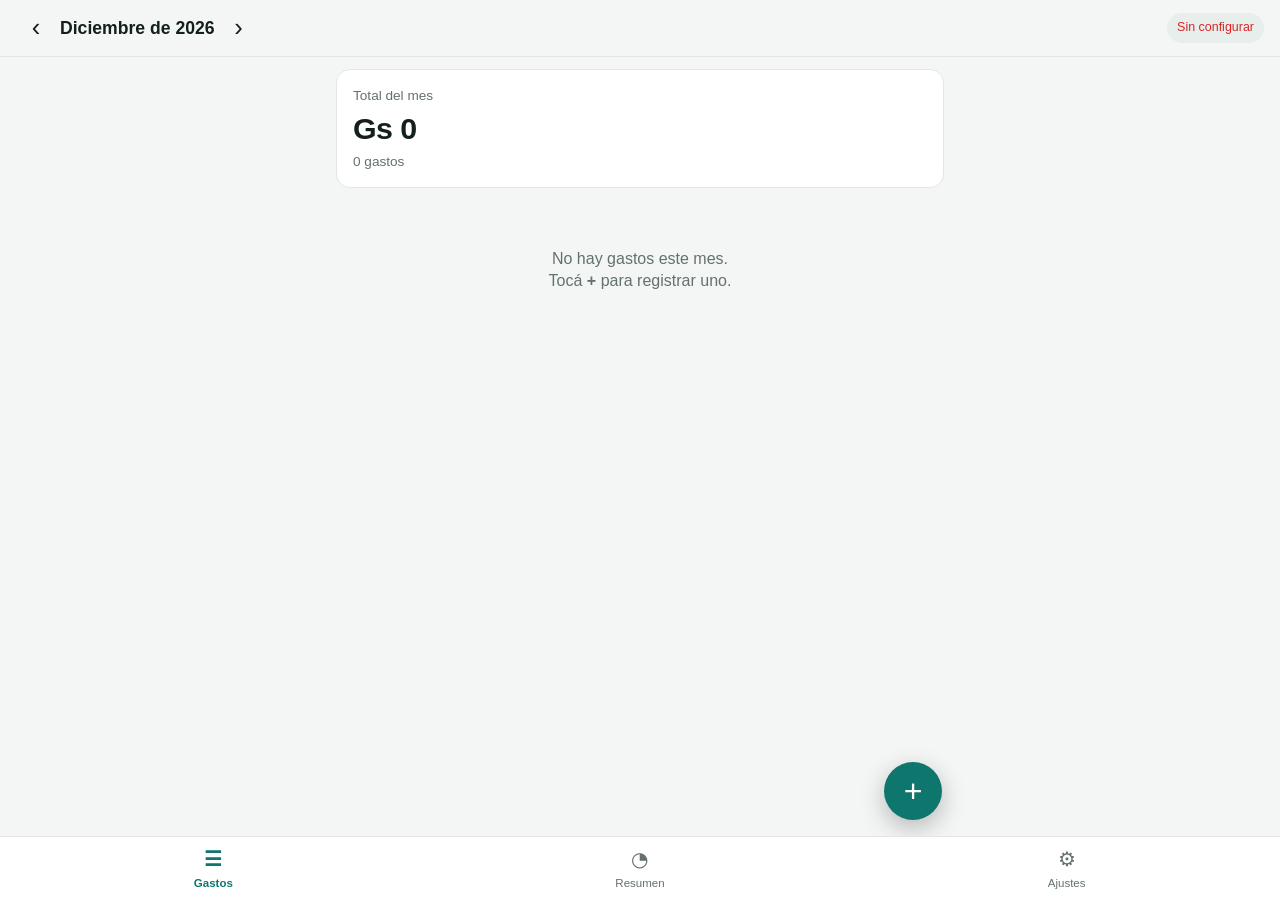
==== web/index.html @ d9bd0064 "App de gastos personales: PWA offline + backend Apps Script - Backend Google Apps Script (Code.gs): " ====
<!doctype html>
<html lang="es">
<head>
  <meta charset="utf-8">
  <meta name="viewport" content="width=device-width, initial-scale=1, viewport-fit=cover">
  <meta name="theme-color" content="#0f766e">
  <meta name="apple-mobile-web-app-capable" content="yes">
  <meta name="mobile-web-app-capable" content="yes">
  <meta name="apple-mobile-web-app-status-bar-style" content="default">
  <meta name="apple-mobile-web-app-title" content="Gastos">
  <link rel="manifest" href="manifest.json">
  <link rel="apple-touch-icon" href="icons/apple-touch-icon.png">
  <link rel="icon" href="icons/icon.svg" type="image/svg+xml">
  <link rel="stylesheet" href="styles.css">
  <title>Gastos</title>
</head>
<body>
  <header class="top">
    <div class="mes">
      <button id="mesPrev" class="icono" aria-label="Mes anterior">‹</button>
      <h1 id="mesLabel">—</h1>
      <button id="mesNext" class="icono" aria-label="Mes siguiente">›</button>
    </div>
    <button id="estado" class="estado" type="button"></button>
  </header>

  <main>
    <section id="vista-gastos" class="vista">
      <div class="tarjeta total">
        <span>Total del mes</span>
        <strong id="totalMes">Gs 0</strong>
        <small id="totalPresupuesto"></small>
      </div>
      <ul id="listaGastos" class="lista"></ul>
      <p id="vacio" class="vacio" hidden>No hay gastos este mes.<br>Tocá <b>+</b> para registrar uno.</p>
    </section>

    <section id="vista-resumen" class="vista" hidden>
      <div class="tarjeta">
        <h2>Por categoría</h2>
        <div id="grafico" class="grafico"></div>
      </div>
    </section>

    <section id="vista-ajustes" class="vista" hidden>
      <div class="tarjeta">
        <h2>Conexión</h2>
        <label><span>URL de la web app (termina en <code>/exec</code>)</span>
          <input id="cfgUrl" type="url" placeholder="https://script.google.com/macros/s/…/exec" autocomplete="off" autocapitalize="off" spellcheck="false">
        </label>
        <label>Token secreto
          <input id="cfgToken" type="password" autocomplete="off" autocapitalize="off" spellcheck="false">
        </label>
        <button id="btnConectar" class="btn primario">Guardar y probar</button>
      </div>

      <div class="tarjeta">
        <h2>Categorías</h2>
        <ul id="listaCategorias" class="editable"></ul>
        <button id="btnAddCategoria" class="btn">+ Categoría</button>
      </div>

      <div class="tarjeta">
        <h2>Presupuesto mensual</h2>
        <p class="ayuda">Dejá vacío o en 0 si no querés límite para esa categoría.</p>
        <ul id="listaPresupuestos" class="editable"></ul>
      </div>

      <div class="tarjeta">
        <h2>Reglas por comercio</h2>
        <p class="ayuda">Si el comercio contiene el texto (sin importar mayúsculas ni tildes), se asigna la categoría. Gana la primera regla que coincide.</p>
        <ul id="listaReglas" class="editable"></ul>
        <button id="btnAddRegla" class="btn">+ Regla</button>
      </div>

      <div class="guardar-config" id="barraGuardar" hidden>
        <button id="btnGuardarConfig" class="btn primario">Guardar cambios</button>
      </div>

      <div class="tarjeta">
        <h2>Exportar</h2>
        <div class="fila-botones">
          <button id="btnCsvMes" class="btn">CSV del mes</button>
          <button id="btnCsvTodo" class="btn">CSV completo</button>
        </div>
      </div>

      <div class="tarjeta">
        <h2>Apple Pay</h2>
        <p class="ayuda">Registrá cada pago con Apple Pay automáticamente con un Atajo de iOS.</p>
        <a class="btn" href="guia-atajo.html">Ver guía del Atajo</a>
      </div>
    </section>
  </main>

  <button id="fab" class="fab" aria-label="Nuevo gasto">+</button>

  <nav class="tabs">
    <button data-vista="gastos" class="activa"><span aria-hidden="true">☰</span>Gastos</button>
    <button data-vista="resumen"><span aria-hidden="true">◔</span>Resumen</button>
    <button data-vista="ajustes"><span aria-hidden="true">⚙</span>Ajustes</button>
  </nav>

  <dialog id="dlgGasto">
    <form id="formGasto" method="dialog">
      <h2 id="dlgTitulo">Nuevo gasto</h2>
      <label>Monto (Gs)
        <input id="fMonto" inputmode="numeric" autocomplete="off" placeholder="0" required>
      </label>
      <label>Comercio
        <input id="fComercio" autocomplete="off" placeholder="Ej: Stock">
      </label>
      <label>Categoría
        <select id="fCategoria"></select>
      </label>
      <label>Tarjeta
        <input id="fTarjeta" list="tarjetas" autocomplete="off" placeholder="Ej: Visa ueno">
        <datalist id="tarjetas"></datalist>
      </label>
      <label>Fecha y hora
        <input id="fFecha" type="datetime-local" required>
      </label>
      <div class="acciones">
        <button type="button" id="btnBorrar" class="btn peligro" hidden>Borrar</button>
        <span class="espacio"></span>
        <button type="button" id="btnCancelar" class="btn">Cancelar</button>
        <button type="submit" class="btn primario">Guardar</button>
      </div>
    </form>
  </dialog>

  <div id="toast" class="toast" role="status" hidden></div>

  <script type="module" src="app.js"></script>
</body>
</html>
---- web/styles.css ----
:root {
  --bg: #f4f6f5;
  --card: #ffffff;
  --text: #14201d;
  --muted: #64716d;
  --line: #e2e7e5;
  --accent: #0f766e;
  --accent-text: #ffffff;
  --danger: #dc2626;
  --warn: #d97706;
  --ok: #16a34a;
  --track: #e8eeec;
  --radius: 14px;
  --tabs-h: 64px;
  color-scheme: light dark;
}
@media (prefers-color-scheme: dark) {
  :root {
    --bg: #0d1412;
    --card: #17211e;
    --text: #e8efed;
    --muted: #93a29d;
    --line: #26332f;
    --accent: #2dd4bf;
    --accent-text: #062b27;
    --track: #24302c;
  }
}

* { box-sizing: border-box; }
[hidden] { display: none !important; }
html, body { margin: 0; }
body {
  font: 16px/1.4 -apple-system, BlinkMacSystemFont, "Segoe UI", Roboto, sans-serif;
  background: var(--bg);
  color: var(--text);
  padding-bottom: calc(var(--tabs-h) + env(safe-area-inset-bottom) + 16px);
  -webkit-tap-highlight-color: transparent;
}
button, input, select { font: inherit; color: inherit; }
h1, h2 { margin: 0; }
h2 { font-size: 1rem; margin-bottom: 10px; }
code { font-size: .85em; }

.top {
  position: sticky; top: 0; z-index: 5;
  display: flex; align-items: center; justify-content: space-between; gap: 8px;
  padding: calc(env(safe-area-inset-top) + 8px) 16px 8px;
  background: color-mix(in srgb, var(--bg) 88%, transparent);
  backdrop-filter: blur(12px); -webkit-backdrop-filter: blur(12px);
  border-bottom: 1px solid var(--line);
}
.mes { display: flex; align-items: center; gap: 4px; }
.mes { min-width: 0; }
.mes h1 { font-size: 1.1rem; min-width: 8.5em; text-align: center; white-space: nowrap; }
.icono {
  border: 0; background: transparent; font-size: 1.6rem; line-height: 1;
  width: 40px; height: 40px; border-radius: 50%; cursor: pointer;
}
.icono:active { background: var(--track); }
.estado {
  border: 0; background: var(--track); color: var(--muted);
  font-size: .78rem; padding: 6px 10px; border-radius: 999px; cursor: pointer; white-space: nowrap;
  max-width: 42vw; overflow: hidden; text-overflow: ellipsis; flex-shrink: 1;
}
.estado.error { color: var(--danger); }
.estado.pendiente { color: var(--warn); }

main { max-width: 640px; margin: 0 auto; padding: 12px 16px; }
.vista { display: grid; gap: 12px; }
.tarjeta { background: var(--card); border-radius: var(--radius); padding: 16px; border: 1px solid var(--line); }
.total { display: grid; gap: 2px; }
.total span, .total small { color: var(--muted); font-size: .85rem; }
.total strong { font-size: 1.9rem; letter-spacing: -.02em; font-variant-numeric: tabular-nums; }

.lista { list-style: none; margin: 0; padding: 0; background: var(--card); border-radius: var(--radius); border: 1px solid var(--line); overflow: hidden; }
.lista:empty { display: none; }
.lista .dia { padding: 10px 16px 4px; font-size: .78rem; color: var(--muted); text-transform: capitalize; background: var(--bg); }
.lista .gasto {
  display: grid; grid-template-columns: 10px 1fr auto; align-items: center; gap: 12px;
  padding: 12px 16px; border-top: 1px solid var(--line); cursor: pointer;
}
.lista .dia + .gasto { border-top: 0; }
.lista .gasto:active { background: var(--track); }
.punto { width: 10px; height: 10px; border-radius: 50%; }
.gasto .info { min-width: 0; }
.gasto .comercio { font-weight: 600; overflow: hidden; text-overflow: ellipsis; white-space: nowrap; }
.gasto .meta { color: var(--muted); font-size: .8rem; overflow: hidden; text-overflow: ellipsis; white-space: nowrap; }
.gasto .monto { font-weight: 600; font-variant-numeric: tabular-nums; text-align: right; }
.gasto .monto small { display: block; font-weight: 400; font-size: .72rem; color: var(--warn); }
.vacio { text-align: center; color: var(--muted); padding: 32px 0; }

.grafico { display: grid; gap: 14px; }
.barra-fila { display: grid; gap: 4px; }
.barra-fila .cab { display: flex; justify-content: space-between; gap: 8px; font-size: .9rem; }
.barra-fila .cab b { font-variant-numeric: tabular-nums; }
.barra-fila .pie { font-size: .75rem; color: var(--muted); }
.barra-fila .pie.excedido { color: var(--danger); font-weight: 600; }
.track { position: relative; height: 12px; background: var(--track); border-radius: 6px; overflow: hidden; }
.track .relleno { height: 100%; border-radius: 6px; }
.track .marca { position: absolute; top: -2px; bottom: -2px; width: 2px; background: var(--text); opacity: .55; }

label { display: grid; gap: 4px; font-size: .85rem; color: var(--muted); margin-bottom: 12px; }
input, select {
  width: 100%; padding: 11px 12px; border-radius: 10px; border: 1px solid var(--line);
  background: var(--bg); color: var(--text); font-size: 16px; /* evita zoom en iOS */
}
input:focus, select:focus { outline: 2px solid var(--accent); outline-offset: -1px; }
.ayuda { color: var(--muted); font-size: .82rem; margin: -4px 0 10px; }

.btn {
  display: inline-flex; align-items: center; justify-content: center; gap: 6px;
  padding: 10px 16px; border-radius: 10px; border: 1px solid var(--line);
  background: var(--card); cursor: pointer; text-decoration: none; color: var(--text); font-weight: 500;
}
.btn.primario { background: var(--accent); color: var(--accent-text); border-color: transparent; }
.btn.peligro { color: var(--danger); }
.btn:disabled { opacity: .5; }
.fila-botones { display: flex; flex-wrap: wrap; gap: 8px; }

.editable { list-style: none; margin: 0 0 10px; padding: 0; display: grid; gap: 8px; }
.editable li { display: flex; gap: 8px; align-items: center; }
.editable input, .editable select { padding: 9px 10px; }
.editable input[type=color] { width: 44px; height: 40px; padding: 2px; flex: none; }
.editable .nombre-cat { flex: 1; font-size: .9rem; }
.editable .quitar { flex: none; border: 0; background: transparent; color: var(--muted); font-size: 1.3rem; width: 36px; height: 40px; cursor: pointer; }
.editable .monto-pres { width: 9.5em; flex: none; text-align: right; }
.editable .flecha { color: var(--muted); flex: none; }

.guardar-config { position: sticky; bottom: calc(var(--tabs-h) + env(safe-area-inset-bottom) + 8px); z-index: 4; }
.guardar-config .btn { width: 100%; box-shadow: 0 6px 20px rgb(0 0 0 / .18); }

.fab {
  position: fixed; right: 18px; bottom: calc(var(--tabs-h) + env(safe-area-inset-bottom) + 16px); z-index: 6;
  width: 58px; height: 58px; border-radius: 50%; border: 0;
  background: var(--accent); color: var(--accent-text); font-size: 2rem; line-height: 1;
  box-shadow: 0 8px 24px rgb(0 0 0 / .25); cursor: pointer;
}

.tabs {
  position: fixed; left: 0; right: 0; bottom: 0; z-index: 6;
  display: grid; grid-template-columns: repeat(3, 1fr);
  height: calc(var(--tabs-h) + env(safe-area-inset-bottom));
  padding-bottom: env(safe-area-inset-bottom);
  background: var(--card); border-top: 1px solid var(--line);
}
.tabs button {
  border: 0; background: transparent; color: var(--muted); cursor: pointer;
  display: grid; place-items: center; align-content: center; gap: 2px; font-size: .72rem;
}
.tabs button span { font-size: 1.25rem; }
.tabs button.activa { color: var(--accent); font-weight: 600; }

dialog {
  width: min(520px, 100%); max-width: 100%; max-height: 100dvh; margin: auto auto 0; padding: 0;
  border: 0; border-radius: 20px 20px 0 0; background: var(--card); color: var(--text);
}
dialog::backdrop { background: rgb(0 0 0 / .45); }
dialog form { padding: 20px 16px calc(16px + env(safe-area-inset-bottom)); }
dialog h2 { font-size: 1.15rem; margin-bottom: 14px; }
#fMonto { font-size: 1.6rem; font-weight: 600; font-variant-numeric: tabular-nums; }
.acciones { display: flex; gap: 8px; align-items: center; margin-top: 4px; }
.espacio { flex: 1; }

.toast {
  position: fixed; left: 50%; transform: translateX(-50%); z-index: 20;
  bottom: calc(var(--tabs-h) + env(safe-area-inset-bottom) + 88px);
  max-width: calc(100% - 32px); padding: 10px 16px; border-radius: 12px;
  background: var(--text); color: var(--bg); font-size: .9rem; box-shadow: 0 6px 20px rgb(0 0 0 / .25);
}

@media (min-width: 720px) {
  dialog { margin: auto; border-radius: 20px; }
  .fab { right: calc(50% - 320px + 18px); }
}
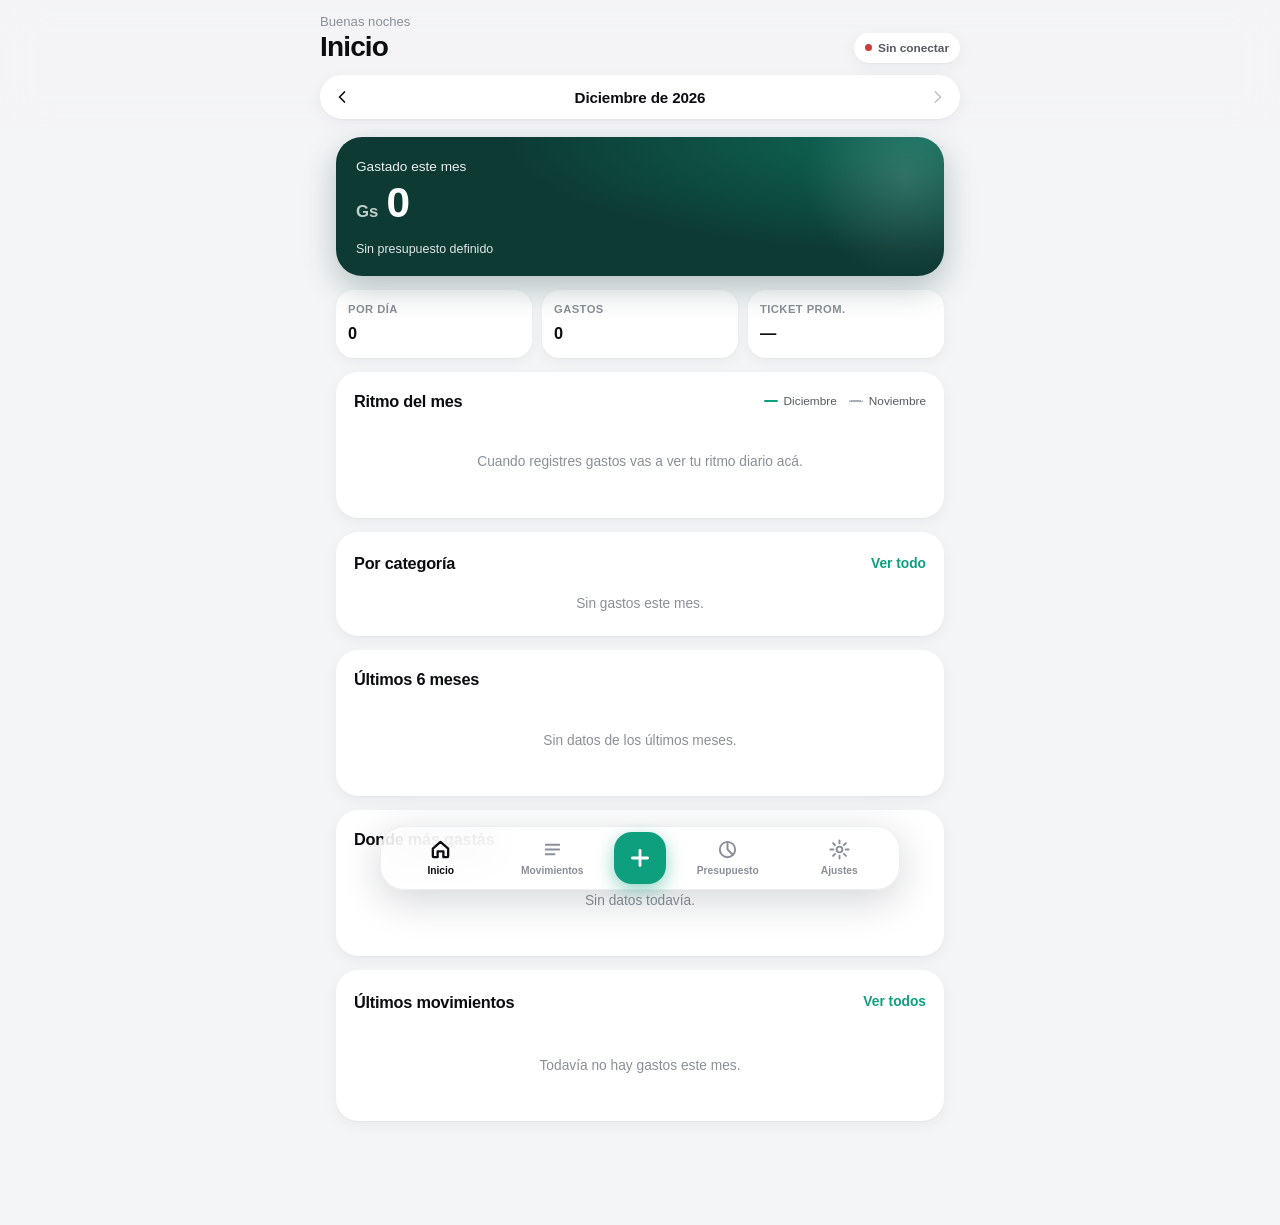
==== commit 74f6cfe2: "Rediseño: dashboard de Inicio, Presupuesto, Movimientos y carga rápida - Inicio: total del mes con c" ====
--- a/web/index.html
+++ b/web/index.html
@@ -3,7 +3,8 @@
 <head>
   <meta charset="utf-8">
   <meta name="viewport" content="width=device-width, initial-scale=1, viewport-fit=cover">
-  <meta name="theme-color" content="#0f766e">
+  <meta name="theme-color" content="#f4f5f7" media="(prefers-color-scheme: light)">
+  <meta name="theme-color" content="#0a0c0f" media="(prefers-color-scheme: dark)">
   <meta name="apple-mobile-web-app-capable" content="yes">
   <meta name="mobile-web-app-capable" content="yes">
   <meta name="apple-mobile-web-app-status-bar-style" content="default">
@@ -16,119 +17,221 @@
 </head>
 <body>
   <header class="top">
-    <div class="mes">
-      <button id="mesPrev" class="icono" aria-label="Mes anterior">‹</button>
-      <h1 id="mesLabel">—</h1>
-      <button id="mesNext" class="icono" aria-label="Mes siguiente">›</button>
+    <div class="top-fila">
+      <div class="saludo">
+        <span id="saludo" class="saludo-hola">Hola</span>
+        <h1 id="tituloVista">Inicio</h1>
+      </div>
+      <button id="estado" class="estado" type="button" aria-label="Estado de sincronización"><i></i><span></span></button>
     </div>
-    <button id="estado" class="estado" type="button"></button>
+    <div class="selector-mes" id="selectorMes">
+      <button id="mesPrev" class="mes-btn" aria-label="Mes anterior">
+        <svg viewBox="0 0 24 24" aria-hidden="true"><path d="M15 6l-6 6 6 6"/></svg>
+      </button>
+      <span id="mesLabel">—</span>
+      <button id="mesNext" class="mes-btn" aria-label="Mes siguiente">
+        <svg viewBox="0 0 24 24" aria-hidden="true"><path d="M9 6l6 6-6 6"/></svg>
+      </button>
+    </div>
   </header>
 
-  <main>
-    <section id="vista-gastos" class="vista">
-      <div class="tarjeta total">
-        <span>Total del mes</span>
-        <strong id="totalMes">Gs 0</strong>
-        <small id="totalPresupuesto"></small>
-      </div>
-      <ul id="listaGastos" class="lista"></ul>
-      <p id="vacio" class="vacio" hidden>No hay gastos este mes.<br>Tocá <b>+</b> para registrar uno.</p>
-    </section>
-
-    <section id="vista-resumen" class="vista" hidden>
-      <div class="tarjeta">
-        <h2>Por categoría</h2>
-        <div id="grafico" class="grafico"></div>
-      </div>
-    </section>
-
+  <main id="main">
+    <!-- INICIO -->
+    <section id="vista-inicio" class="vista">
+      <article class="hero" id="hero">
+        <div class="hero-cab">
+          <span id="heroEtiqueta">Gastado este mes</span>
+          <span id="heroDelta" class="delta"></span>
+        </div>
+        <div class="hero-monto"><small>Gs</small><span id="heroMonto">0</span></div>
+        <div class="hero-pres" id="heroPres">
+          <div class="hero-track"><div id="heroBarra" class="hero-relleno"></div><div id="heroMarca" class="hero-hoy" title="Hoy"></div></div>
+          <div class="hero-pie"><span id="heroPresTxt"></span><span id="heroProy"></span></div>
+        </div>
+      </article>
+
+      <div class="kpis">
+        <div class="kpi"><span>Por día</span><b id="kpiDiario">—</b></div>
+        <div class="kpi"><span>Gastos</span><b id="kpiCant">—</b></div>
+        <div class="kpi"><span>Ticket prom.</span><b id="kpiTicket">—</b></div>
+      </div>
+
+      <article class="card">
+        <div class="card-cab">
+          <h2>Ritmo del mes</h2>
+          <div class="leyenda">
+            <span><i class="ley-linea actual"></i><em id="leyActual">Este mes</em></span>
+            <span><i class="ley-linea previo"></i><em id="leyPrevio">Mes anterior</em></span>
+          </div>
+        </div>
+        <div id="graficoRitmo" class="grafico-caja"></div>
+      </article>
+
+      <article class="card">
+        <div class="card-cab"><h2>Por categoría</h2><button class="link" data-ir="movimientos">Ver todo</button></div>
+        <div class="dona-fila">
+          <div id="dona" class="dona"></div>
+          <ul id="donaLeyenda" class="dona-leyenda"></ul>
+        </div>
+      </article>
+
+      <article class="card">
+        <div class="card-cab"><h2>Últimos 6 meses</h2><span class="sub" id="promedio6"></span></div>
+        <div id="graficoMeses" class="grafico-caja"></div>
+      </article>
+
+      <article class="card">
+        <div class="card-cab"><h2>Donde más gastás</h2></div>
+        <ol id="topComercios" class="top-lista"></ol>
+      </article>
+
+      <article class="card">
+        <div class="card-cab"><h2>Últimos movimientos</h2><button class="link" data-ir="movimientos">Ver todos</button></div>
+        <ul id="ultimos" class="mov-lista"></ul>
+      </article>
+    </section>
+
+    <!-- MOVIMIENTOS -->
+    <section id="vista-movimientos" class="vista" hidden>
+      <div class="buscador">
+        <svg viewBox="0 0 24 24" aria-hidden="true"><circle cx="11" cy="11" r="7"/><path d="M20 20l-3.5-3.5"/></svg>
+        <input id="buscar" type="search" placeholder="Buscar comercio, tarjeta…" autocomplete="off" enterkeyhint="search">
+      </div>
+      <div id="filtros" class="chips"></div>
+      <div class="resumen-mov"><span id="movCant"></span><b id="movTotal"></b></div>
+      <div id="listaMov"></div>
+      <div id="vacioMov" class="vacio" hidden>
+        <div class="vacio-icono">🧾</div>
+        <p>No hay movimientos acá todavía.</p>
+        <button class="btn primario" data-nuevo>Registrar un gasto</button>
+      </div>
+    </section>
+
+    <!-- PRESUPUESTO -->
+    <section id="vista-presupuesto" class="vista" hidden>
+      <article class="card pres-total">
+        <div id="anillo" class="anillo"></div>
+        <div class="pres-total-txt">
+          <span id="presEtiqueta">Disponible</span>
+          <b id="presDisp">—</b>
+          <small id="presDe"></small>
+          <small id="presRitmo" class="ritmo"></small>
+        </div>
+      </article>
+      <p class="ayuda">Tocá una categoría para ponerle o cambiarle el límite mensual.</p>
+      <ul id="listaPres" class="pres-lista"></ul>
+    </section>
+
+    <!-- AJUSTES -->
     <section id="vista-ajustes" class="vista" hidden>
-      <div class="tarjeta">
+      <article class="card">
         <h2>Conexión</h2>
         <label><span>URL de la web app (termina en <code>/exec</code>)</span>
           <input id="cfgUrl" type="url" placeholder="https://script.google.com/macros/s/…/exec" autocomplete="off" autocapitalize="off" spellcheck="false">
         </label>
-        <label>Token secreto
+        <label><span>Token secreto</span>
           <input id="cfgToken" type="password" autocomplete="off" autocapitalize="off" spellcheck="false">
         </label>
-        <button id="btnConectar" class="btn primario">Guardar y probar</button>
-      </div>
-
-      <div class="tarjeta">
+        <button id="btnConectar" class="btn primario ancho">Guardar y probar</button>
+      </article>
+
+      <article class="card">
         <h2>Categorías</h2>
         <ul id="listaCategorias" class="editable"></ul>
-        <button id="btnAddCategoria" class="btn">+ Categoría</button>
-      </div>
-
-      <div class="tarjeta">
-        <h2>Presupuesto mensual</h2>
-        <p class="ayuda">Dejá vacío o en 0 si no querés límite para esa categoría.</p>
-        <ul id="listaPresupuestos" class="editable"></ul>
-      </div>
-
-      <div class="tarjeta">
+        <button id="btnAddCategoria" class="btn ancho">+ Agregar categoría</button>
+      </article>
+
+      <article class="card">
         <h2>Reglas por comercio</h2>
-        <p class="ayuda">Si el comercio contiene el texto (sin importar mayúsculas ni tildes), se asigna la categoría. Gana la primera regla que coincide.</p>
+        <p class="ayuda">Si el comercio contiene el texto (sin importar mayúsculas ni tildes), se asigna la categoría. Gana la primera que coincide.</p>
         <ul id="listaReglas" class="editable"></ul>
-        <button id="btnAddRegla" class="btn">+ Regla</button>
-      </div>
+        <button id="btnAddRegla" class="btn ancho">+ Agregar regla</button>
+      </article>
 
       <div class="guardar-config" id="barraGuardar" hidden>
-        <button id="btnGuardarConfig" class="btn primario">Guardar cambios</button>
-      </div>
-
-      <div class="tarjeta">
+        <button id="btnGuardarConfig" class="btn primario ancho">Guardar cambios</button>
+      </div>
+
+      <article class="card">
         <h2>Exportar</h2>
         <div class="fila-botones">
           <button id="btnCsvMes" class="btn">CSV del mes</button>
           <button id="btnCsvTodo" class="btn">CSV completo</button>
         </div>
-      </div>
-
-      <div class="tarjeta">
+      </article>
+
+      <article class="card">
         <h2>Apple Pay</h2>
         <p class="ayuda">Registrá cada pago con Apple Pay automáticamente con un Atajo de iOS.</p>
-        <a class="btn" href="guia-atajo.html">Ver guía del Atajo</a>
-      </div>
+        <a class="btn ancho" href="guia-atajo.html">Ver guía del Atajo</a>
+      </article>
     </section>
   </main>
 
-  <button id="fab" class="fab" aria-label="Nuevo gasto">+</button>
-
-  <nav class="tabs">
-    <button data-vista="gastos" class="activa"><span aria-hidden="true">☰</span>Gastos</button>
-    <button data-vista="resumen"><span aria-hidden="true">◔</span>Resumen</button>
-    <button data-vista="ajustes"><span aria-hidden="true">⚙</span>Ajustes</button>
+  <nav class="tabs" aria-label="Secciones">
+    <button data-vista="inicio" class="activa">
+      <svg viewBox="0 0 24 24" aria-hidden="true"><path d="M4 11l8-7 8 7v8a1 1 0 01-1 1h-4v-6h-6v6H5a1 1 0 01-1-1z"/></svg><span>Inicio</span>
+    </button>
+    <button data-vista="movimientos">
+      <svg viewBox="0 0 24 24" aria-hidden="true"><path d="M5 7h14M5 12h14M5 17h9"/></svg><span>Movimientos</span>
+    </button>
+    <button class="tab-mas" data-nuevo aria-label="Nuevo gasto">
+      <svg viewBox="0 0 24 24" aria-hidden="true"><path d="M12 5v14M5 12h14"/></svg>
+    </button>
+    <button data-vista="presupuesto">
+      <svg viewBox="0 0 24 24" aria-hidden="true"><circle cx="12" cy="12" r="8"/><path d="M12 4v8l5.5 5.5"/></svg><span>Presupuesto</span>
+    </button>
+    <button data-vista="ajustes">
+      <svg viewBox="0 0 24 24" aria-hidden="true"><circle cx="12" cy="12" r="3"/><path d="M12 2.5v3M12 18.5v3M21.5 12h-3M5.5 12h-3M18.7 5.3l-2.1 2.1M7.4 16.6l-2.1 2.1M18.7 18.7l-2.1-2.1M7.4 7.4L5.3 5.3"/></svg><span>Ajustes</span>
+    </button>
   </nav>
 
-  <dialog id="dlgGasto">
-    <form id="formGasto" method="dialog">
-      <h2 id="dlgTitulo">Nuevo gasto</h2>
-      <label>Monto (Gs)
-        <input id="fMonto" inputmode="numeric" autocomplete="off" placeholder="0" required>
+  <!-- Hoja de carga -->
+  <div id="hoja" class="hoja" hidden>
+    <div class="hoja-fondo" data-cerrar></div>
+    <form id="formGasto" class="hoja-panel" autocomplete="off">
+      <div class="hoja-asa"></div>
+      <div class="hoja-cab">
+        <button type="button" class="link" data-cerrar>Cancelar</button>
+        <b id="hojaTitulo">Nuevo gasto</b>
+        <button type="button" id="btnBorrar" class="link peligro" hidden>Borrar</button>
+      </div>
+      <div class="monto-grande" id="montoGrande"><small>Gs</small><span id="montoTxt">0</span></div>
+      <input id="fComercio" class="input-comercio" placeholder="¿Dónde? Ej: Stock" autocomplete="off" enterkeyhint="done">
+      <div id="catChips" class="cat-chips"></div>
+      <div class="detalles">
+        <label><span>Tarjeta</span><input id="fTarjeta" list="tarjetas" placeholder="Opcional"><datalist id="tarjetas"></datalist></label>
+        <label><span>Fecha</span><input id="fFecha" type="datetime-local" required></label>
+      </div>
+      <div class="teclado" id="teclado">
+        <button type="button" data-k="1">1</button><button type="button" data-k="2">2</button><button type="button" data-k="3">3</button>
+        <button type="button" data-k="4">4</button><button type="button" data-k="5">5</button><button type="button" data-k="6">6</button>
+        <button type="button" data-k="7">7</button><button type="button" data-k="8">8</button><button type="button" data-k="9">9</button>
+        <button type="button" data-k="000">000</button><button type="button" data-k="0">0</button>
+        <button type="button" data-k="del" aria-label="Borrar dígito"><svg viewBox="0 0 24 24" aria-hidden="true"><path d="M9 6h11v12H9l-6-6z"/><path d="M13 10l4 4M17 10l-4 4"/></svg></button>
+      </div>
+      <button type="submit" class="btn primario ancho guardar" id="btnGuardar">Guardar gasto</button>
+    </form>
+  </div>
+
+  <!-- Editor de presupuesto -->
+  <div id="hojaPres" class="hoja" hidden>
+    <div class="hoja-fondo" data-cerrar></div>
+    <form id="formPres" class="hoja-panel chico">
+      <div class="hoja-asa"></div>
+      <div class="hoja-cab">
+        <button type="button" class="link" data-cerrar>Cancelar</button>
+        <b id="presTitulo">Presupuesto</b>
+        <span></span>
+      </div>
+      <label><span>Límite mensual (Gs). Dejalo vacío para quitarlo.</span>
+        <input id="fPres" inputmode="numeric" placeholder="Sin límite">
       </label>
-      <label>Comercio
-        <input id="fComercio" autocomplete="off" placeholder="Ej: Stock">
-      </label>
-      <label>Categoría
-        <select id="fCategoria"></select>
-      </label>
-      <label>Tarjeta
-        <input id="fTarjeta" list="tarjetas" autocomplete="off" placeholder="Ej: Visa ueno">
-        <datalist id="tarjetas"></datalist>
-      </label>
-      <label>Fecha y hora
-        <input id="fFecha" type="datetime-local" required>
-      </label>
-      <div class="acciones">
-        <button type="button" id="btnBorrar" class="btn peligro" hidden>Borrar</button>
-        <span class="espacio"></span>
-        <button type="button" id="btnCancelar" class="btn">Cancelar</button>
-        <button type="submit" class="btn primario">Guardar</button>
-      </div>
+      <button type="submit" class="btn primario ancho">Guardar</button>
     </form>
-  </dialog>
-
+  </div>
+
+  <div id="tooltip" class="tooltip" hidden></div>
   <div id="toast" class="toast" role="status" hidden></div>
 
   <script type="module" src="app.js"></script>
--- a/web/styles.css
+++ b/web/styles.css
@@ -1,175 +1,442 @@
+/* ---------- Tokens ---------- */
 :root {
-  --bg: #f4f6f5;
+  color-scheme: light;
+  --bg: #f4f5f7;
   --card: #ffffff;
-  --text: #14201d;
-  --muted: #64716d;
-  --line: #e2e7e5;
-  --accent: #0f766e;
-  --accent-text: #ffffff;
-  --danger: #dc2626;
-  --warn: #d97706;
-  --ok: #16a34a;
-  --track: #e8eeec;
-  --radius: 14px;
-  --tabs-h: 64px;
-  color-scheme: light dark;
+  --card-2: #f0f2f5;
+  --text: #0b0c0e;
+  --text-2: #55595f;
+  --muted: #8a8f97;
+  --line: #e7e9ed;
+  --track: #eceef2;
+  --accent: #0e9f7e;
+  --accent-2: #0b7f66;
+  --accent-soft: #dff5ee;
+  --on-accent: #ffffff;
+  --hero-1: #0d3b33;
+  --hero-2: #0e6b58;
+  --hero-text: #ffffff;
+  --good: #0ca30c;
+  --good-text: #067a06;
+  --warning: #fab219;
+  --critical: #d03b3b;
+  --serie-previa: #a9aeb6;
+  --sombra: 0 1px 2px rgb(16 24 40 / .04), 0 4px 16px rgb(16 24 40 / .05);
+  --sombra-fuerte: 0 10px 40px rgb(16 24 40 / .18);
+  --radio: 22px;
+  --radio-s: 14px;
+  --tabs-h: 72px;
+  --ease: cubic-bezier(.2, .8, .2, 1);
+  --resorte: cubic-bezier(.34, 1.4, .64, 1);
 }
 @media (prefers-color-scheme: dark) {
-  :root {
-    --bg: #0d1412;
-    --card: #17211e;
-    --text: #e8efed;
-    --muted: #93a29d;
-    --line: #26332f;
-    --accent: #2dd4bf;
-    --accent-text: #062b27;
-    --track: #24302c;
+  :root:not([data-theme="light"]) {
+    color-scheme: dark;
+    --bg: #0a0c0f;
+    --card: #15181d;
+    --card-2: #1d2128;
+    --text: #f2f4f6;
+    --text-2: #b4b9c1;
+    --muted: #7c828c;
+    --line: #242830;
+    --track: #262b33;
+    --accent: #22c69c;
+    --accent-2: #1aa884;
+    --accent-soft: #10342b;
+    --on-accent: #04241c;
+    --hero-1: #0c2f29;
+    --hero-2: #0f5a4a;
+    --good-text: #3ccf3c;
+    --serie-previa: #5d636d;
+    --sombra: 0 1px 0 rgb(255 255 255 / .03) inset;
+    --sombra-fuerte: 0 10px 40px rgb(0 0 0 / .6);
   }
 }
-
+:root[data-theme="dark"] {
+  color-scheme: dark;
+  --bg: #0a0c0f; --card: #15181d; --card-2: #1d2128; --text: #f2f4f6; --text-2: #b4b9c1; --muted: #7c828c;
+  --line: #242830; --track: #262b33; --accent: #22c69c; --accent-2: #1aa884; --accent-soft: #10342b; --on-accent: #04241c;
+  --hero-1: #0c2f29; --hero-2: #0f5a4a; --good-text: #3ccf3c; --serie-previa: #5d636d;
+  --sombra: 0 1px 0 rgb(255 255 255 / .03) inset; --sombra-fuerte: 0 10px 40px rgb(0 0 0 / .6);
+}
+
+/* ---------- Base ---------- */
 * { box-sizing: border-box; }
 [hidden] { display: none !important; }
 html, body { margin: 0; }
+html { background: var(--bg); }
 body {
-  font: 16px/1.4 -apple-system, BlinkMacSystemFont, "Segoe UI", Roboto, sans-serif;
+  font: 16px/1.4 -apple-system, BlinkMacSystemFont, "SF Pro Text", "Segoe UI", Roboto, "Helvetica Neue", sans-serif;
   background: var(--bg);
   color: var(--text);
-  padding-bottom: calc(var(--tabs-h) + env(safe-area-inset-bottom) + 16px);
+  padding-bottom: calc(var(--tabs-h) + env(safe-area-inset-bottom) + 24px);
   -webkit-tap-highlight-color: transparent;
+  -webkit-font-smoothing: antialiased;
+  overscroll-behavior-y: none;
 }
 button, input, select { font: inherit; color: inherit; }
-h1, h2 { margin: 0; }
-h2 { font-size: 1rem; margin-bottom: 10px; }
+button { cursor: pointer; -webkit-user-select: none; user-select: none; touch-action: manipulation; }
+h1, h2, p { margin: 0; }
 code { font-size: .85em; }
-
+svg { display: block; }
+.num, b, strong { font-variant-numeric: tabular-nums; }
+
+/* ---------- Encabezado ---------- */
 .top {
-  position: sticky; top: 0; z-index: 5;
+  position: sticky; top: 0; z-index: 10;
+  padding: calc(env(safe-area-inset-top) + 10px) 20px 10px;
+  background: color-mix(in srgb, var(--bg) 82%, transparent);
+  backdrop-filter: saturate(180%) blur(20px); -webkit-backdrop-filter: saturate(180%) blur(20px);
+}
+.top-fila { display: flex; align-items: flex-end; justify-content: space-between; gap: 12px; max-width: 640px; margin: 0 auto; }
+.saludo-hola { color: var(--muted); font-size: .82rem; font-weight: 500; }
+.saludo h1 { font-size: 1.75rem; font-weight: 750; letter-spacing: -.03em; line-height: 1.1; }
+.estado {
+  display: inline-flex; align-items: center; gap: 6px; border: 0; background: var(--card);
+  box-shadow: var(--sombra); color: var(--text-2); font-size: .74rem; font-weight: 600;
+  padding: 7px 11px; border-radius: 999px; max-width: 48vw; white-space: nowrap; overflow: hidden;
+}
+.estado span { overflow: hidden; text-overflow: ellipsis; }
+.estado i { width: 7px; height: 7px; border-radius: 50%; background: var(--good); flex: none; }
+.estado.pendiente i { background: var(--warning); animation: latido 1.2s ease-in-out infinite; }
+.estado.error i { background: var(--critical); }
+.estado.sync i { background: var(--accent); animation: latido .8s ease-in-out infinite; }
+@keyframes latido { 50% { opacity: .3; transform: scale(.7); } }
+
+.selector-mes {
   display: flex; align-items: center; justify-content: space-between; gap: 8px;
-  padding: calc(env(safe-area-inset-top) + 8px) 16px 8px;
-  background: color-mix(in srgb, var(--bg) 88%, transparent);
-  backdrop-filter: blur(12px); -webkit-backdrop-filter: blur(12px);
-  border-bottom: 1px solid var(--line);
-}
-.mes { display: flex; align-items: center; gap: 4px; }
-.mes { min-width: 0; }
-.mes h1 { font-size: 1.1rem; min-width: 8.5em; text-align: center; white-space: nowrap; }
-.icono {
-  border: 0; background: transparent; font-size: 1.6rem; line-height: 1;
-  width: 40px; height: 40px; border-radius: 50%; cursor: pointer;
-}
-.icono:active { background: var(--track); }
-.estado {
-  border: 0; background: var(--track); color: var(--muted);
-  font-size: .78rem; padding: 6px 10px; border-radius: 999px; cursor: pointer; white-space: nowrap;
-  max-width: 42vw; overflow: hidden; text-overflow: ellipsis; flex-shrink: 1;
-}
-.estado.error { color: var(--danger); }
-.estado.pendiente { color: var(--warn); }
-
-main { max-width: 640px; margin: 0 auto; padding: 12px 16px; }
-.vista { display: grid; gap: 12px; }
-.tarjeta { background: var(--card); border-radius: var(--radius); padding: 16px; border: 1px solid var(--line); }
-.total { display: grid; gap: 2px; }
-.total span, .total small { color: var(--muted); font-size: .85rem; }
-.total strong { font-size: 1.9rem; letter-spacing: -.02em; font-variant-numeric: tabular-nums; }
-
-.lista { list-style: none; margin: 0; padding: 0; background: var(--card); border-radius: var(--radius); border: 1px solid var(--line); overflow: hidden; }
-.lista:empty { display: none; }
-.lista .dia { padding: 10px 16px 4px; font-size: .78rem; color: var(--muted); text-transform: capitalize; background: var(--bg); }
-.lista .gasto {
-  display: grid; grid-template-columns: 10px 1fr auto; align-items: center; gap: 12px;
-  padding: 12px 16px; border-top: 1px solid var(--line); cursor: pointer;
-}
-.lista .dia + .gasto { border-top: 0; }
-.lista .gasto:active { background: var(--track); }
-.punto { width: 10px; height: 10px; border-radius: 50%; }
-.gasto .info { min-width: 0; }
-.gasto .comercio { font-weight: 600; overflow: hidden; text-overflow: ellipsis; white-space: nowrap; }
-.gasto .meta { color: var(--muted); font-size: .8rem; overflow: hidden; text-overflow: ellipsis; white-space: nowrap; }
-.gasto .monto { font-weight: 600; font-variant-numeric: tabular-nums; text-align: right; }
-.gasto .monto small { display: block; font-weight: 400; font-size: .72rem; color: var(--warn); }
-.vacio { text-align: center; color: var(--muted); padding: 32px 0; }
-
-.grafico { display: grid; gap: 14px; }
-.barra-fila { display: grid; gap: 4px; }
-.barra-fila .cab { display: flex; justify-content: space-between; gap: 8px; font-size: .9rem; }
-.barra-fila .cab b { font-variant-numeric: tabular-nums; }
-.barra-fila .pie { font-size: .75rem; color: var(--muted); }
-.barra-fila .pie.excedido { color: var(--danger); font-weight: 600; }
-.track { position: relative; height: 12px; background: var(--track); border-radius: 6px; overflow: hidden; }
-.track .relleno { height: 100%; border-radius: 6px; }
-.track .marca { position: absolute; top: -2px; bottom: -2px; width: 2px; background: var(--text); opacity: .55; }
-
-label { display: grid; gap: 4px; font-size: .85rem; color: var(--muted); margin-bottom: 12px; }
+  max-width: 640px; margin: 12px auto 0; background: var(--card); border-radius: 999px; padding: 4px;
+  box-shadow: var(--sombra);
+}
+.selector-mes span { font-weight: 650; font-size: .95rem; letter-spacing: -.01em; }
+.mes-btn { width: 36px; height: 36px; border-radius: 50%; border: 0; background: transparent; display: grid; place-items: center; transition: background .15s, transform .15s var(--ease); }
+.mes-btn:active { background: var(--track); transform: scale(.9); }
+.mes-btn svg, .tabs svg, .buscador svg, .teclado svg { fill: none; stroke: currentColor; stroke-width: 2; stroke-linecap: round; stroke-linejoin: round; }
+.mes-btn svg { width: 20px; height: 20px; }
+.mes-btn:disabled { opacity: .25; }
+
+/* ---------- Layout ---------- */
+main { max-width: 640px; margin: 0 auto; padding: 8px 16px; }
+.vista { display: grid; gap: 14px; }
+.vista.entra { animation: entrar .32s var(--ease) both; }
+.vista.entra-izq { animation: entrar-izq .32s var(--ease) both; }
+.vista.entra-der { animation: entrar-der .32s var(--ease) both; }
+@keyframes entrar { from { opacity: 0; transform: translateY(10px); } }
+@keyframes entrar-izq { from { opacity: 0; transform: translateX(-24px); } }
+@keyframes entrar-der { from { opacity: 0; transform: translateX(24px); } }
+
+.card { background: var(--card); border-radius: var(--radio); padding: 18px; box-shadow: var(--sombra); }
+.card h2 { font-size: 1.02rem; font-weight: 700; letter-spacing: -.015em; }
+.card-cab { display: flex; align-items: center; justify-content: space-between; gap: 10px; margin-bottom: 12px; }
+.card > h2 { margin-bottom: 12px; }
+.sub { color: var(--muted); font-size: .8rem; }
+.link { border: 0; background: none; color: var(--accent-2); font-weight: 600; font-size: .86rem; padding: 4px 0; }
+:root:not([data-theme="light"]) .link { color: var(--accent); }
+.link.peligro { color: var(--critical); }
+.ayuda { color: var(--muted); font-size: .82rem; line-height: 1.45; }
+.card .ayuda { margin: -4px 0 12px; }
+
+/* ---------- Hero ---------- */
+.hero {
+  position: relative; overflow: hidden; border-radius: 26px; padding: 20px 20px 18px; color: var(--hero-text);
+  background: radial-gradient(120% 140% at 100% 0%, var(--hero-2) 0%, var(--hero-1) 60%);
+  box-shadow: 0 12px 32px rgb(13 59 51 / .28);
+}
+.hero::after {
+  content: ""; position: absolute; right: -60px; top: -60px; width: 200px; height: 200px; border-radius: 50%;
+  background: radial-gradient(circle, rgb(255 255 255 / .14), transparent 70%); pointer-events: none;
+}
+.hero-cab { display: flex; justify-content: space-between; align-items: center; gap: 8px; font-size: .85rem; opacity: .92; }
+.delta { display: inline-flex; align-items: center; gap: 4px; font-weight: 700; font-size: .76rem; padding: 4px 9px; border-radius: 999px; background: rgb(255 255 255 / .14); white-space: nowrap; }
+.hero-monto { display: flex; align-items: baseline; gap: 8px; margin: 6px 0 16px; }
+.hero-monto small { font-size: 1.05rem; font-weight: 600; opacity: .75; }
+.hero-monto span { font-size: 2.65rem; font-weight: 750; letter-spacing: -.045em; line-height: 1; font-variant-numeric: tabular-nums; }
+.hero-track { position: relative; height: 8px; border-radius: 99px; background: rgb(255 255 255 / .16); }
+.hero-relleno { height: 100%; width: 0; border-radius: 99px; background: #ffffff; transition: width .9s var(--ease); }
+.hero-relleno.excedido { background: #ffb4a8; }
+.hero-hoy { position: absolute; top: -4px; bottom: -4px; width: 2px; border-radius: 2px; background: rgb(255 255 255 / .55); }
+.hero-pie { display: flex; justify-content: space-between; gap: 10px; margin-top: 10px; font-size: .78rem; opacity: .88; }
+.hero-pie span:last-child { text-align: right; }
+
+/* ---------- KPIs ---------- */
+.kpis { display: grid; grid-template-columns: repeat(3, 1fr); gap: 10px; }
+.kpi { background: var(--card); border-radius: 18px; padding: 12px 12px 13px; box-shadow: var(--sombra); min-width: 0; }
+.kpi span { display: block; color: var(--muted); font-size: .7rem; font-weight: 600; text-transform: uppercase; letter-spacing: .04em; white-space: nowrap; overflow: hidden; text-overflow: ellipsis; }
+.kpi b { display: block; margin-top: 4px; font-size: 1.02rem; font-weight: 700; letter-spacing: -.02em; white-space: nowrap; overflow: hidden; text-overflow: ellipsis; }
+
+/* ---------- Gráficos ---------- */
+.grafico-caja { position: relative; width: 100%; touch-action: pan-y; }
+.grafico-caja svg { width: 100%; overflow: visible; }
+.grafico-caja .grid line { stroke: var(--line); stroke-width: 1; }
+.grafico-caja .eje text { fill: var(--muted); font-size: 10.5px; font-variant-numeric: tabular-nums; }
+.grafico-caja .linea { fill: none; stroke-width: 2.25; stroke-linecap: round; stroke-linejoin: round; }
+.grafico-caja .linea.actual { stroke: var(--accent); }
+.grafico-caja .linea.previo { stroke: var(--serie-previa); stroke-dasharray: 4 4; stroke-width: 2; }
+.grafico-caja .area { fill: url(#gradArea); }
+.grafico-caja .cursor { stroke: var(--text-2); stroke-width: 1; stroke-dasharray: 3 3; opacity: 0; transition: opacity .12s; }
+.grafico-caja .punto { stroke: var(--card); stroke-width: 2.5; opacity: 0; transition: opacity .12s; }
+.grafico-caja.activo .cursor, .grafico-caja.activo .punto { opacity: 1; }
+.grafico-caja .punto.actual { fill: var(--accent); }
+.grafico-caja .punto.previo { fill: var(--serie-previa); }
+.grafico-caja .punto-fin { fill: var(--accent); stroke: var(--card); stroke-width: 3; }
+.grafico-caja .barra { fill: var(--accent); opacity: .32; transition: opacity .15s; }
+.grafico-caja .barra.actual { opacity: 1; }
+.grafico-caja .barra.hover { opacity: .75; }
+.grafico-caja .barra.actual.hover { opacity: 1; }
+.grafico-caja .valor { fill: var(--text); font-size: 11px; font-weight: 700; font-variant-numeric: tabular-nums; }
+.grafico-caja .linea-prom { stroke: var(--text-2); stroke-width: 1; stroke-dasharray: 2 4; opacity: .6; }
+.anima-linea { stroke-dasharray: var(--largo); stroke-dashoffset: var(--largo); animation: trazar 1s var(--ease) forwards; }
+@keyframes trazar { to { stroke-dashoffset: 0; } }
+.anima-area { animation: aparecer .9s var(--ease) both .2s; }
+.anima-barra { transform-box: fill-box; transform-origin: bottom; animation: crecer .7s var(--ease) both; }
+@keyframes aparecer { from { opacity: 0; } }
+@keyframes crecer { from { transform: scaleY(0); } }
+
+.leyenda { display: flex; gap: 12px; font-size: .74rem; color: var(--text-2); }
+.leyenda span { display: inline-flex; align-items: center; gap: 6px; }
+.leyenda em { font-style: normal; }
+.ley-linea { width: 14px; height: 0; border-top: 2.5px solid var(--accent); border-radius: 2px; }
+.ley-linea.previo { border-top: 2px dashed var(--serie-previa); }
+
+.vacio-grafico { color: var(--muted); font-size: .86rem; text-align: center; padding: 28px 0; }
+
+/* Dona */
+.dona-fila { display: grid; grid-template-columns: 1fr; gap: 14px; align-items: center; justify-items: center; }
+.dona-fila .dona-leyenda { width: 100%; }
+@media (min-width: 560px) { .dona-fila { grid-template-columns: 150px 1fr; gap: 22px; } }
+.dona { position: relative; width: 150px; height: 150px; }
+.dona svg { width: 100%; height: 100%; transform: rotate(-90deg); }
+.dona .seg { fill: none; stroke-width: 15; transition: stroke-width .2s var(--ease), opacity .2s; cursor: pointer; }
+.dona .seg.hover { stroke-width: 19; }
+.dona.foco .seg:not(.hover) { opacity: .35; }
+.dona-centro { position: absolute; inset: 0; display: grid; place-content: center; text-align: center; pointer-events: none; }
+.dona-centro small { color: var(--muted); font-size: .68rem; font-weight: 600; text-transform: uppercase; letter-spacing: .04em; }
+.dona-centro b { font-size: 1.02rem; font-weight: 750; letter-spacing: -.02em; }
+.dona-leyenda { list-style: none; margin: 0; padding: 0; display: grid; gap: 4px; min-width: 0; }
+.dona-leyenda li { display: grid; grid-template-columns: 26px 1fr auto; align-items: center; gap: 8px; padding: 5px 6px; margin: 0 -6px; border-radius: 10px; cursor: pointer; transition: background .15s; }
+.dona-leyenda li:hover, .dona-leyenda li.hover { background: var(--card-2); }
+.dona-leyenda .ico { width: 26px; height: 26px; border-radius: 8px; display: grid; place-items: center; font-size: .85rem; }
+.dona-leyenda .nom { min-width: 0; }
+.dona-leyenda .nom div { font-size: .84rem; font-weight: 600; white-space: nowrap; overflow: hidden; text-overflow: ellipsis; }
+.dona-leyenda .nom small { color: var(--muted); font-size: .72rem; }
+.dona-leyenda b { font-size: .84rem; font-weight: 650; }
+
+/* Top comercios */
+.top-lista { list-style: none; margin: 0; padding: 0; display: grid; gap: 12px; }
+.top-lista li { display: grid; grid-template-columns: 36px 1fr auto; gap: 12px; align-items: center; }
+.top-lista .rank { width: 36px; height: 36px; border-radius: 12px; display: grid; place-items: center; font-size: 1rem; }
+.top-lista .info { min-width: 0; }
+.top-lista .info div { font-weight: 600; font-size: .9rem; white-space: nowrap; overflow: hidden; text-overflow: ellipsis; }
+.top-lista .mini { height: 5px; border-radius: 99px; background: var(--track); margin-top: 6px; overflow: hidden; }
+.top-lista .mini i { display: block; height: 100%; border-radius: 99px; width: 0; transition: width .8s var(--ease); }
+.top-lista .der { text-align: right; }
+.top-lista .der b { display: block; font-size: .9rem; }
+.top-lista .der small { color: var(--muted); font-size: .72rem; }
+
+/* ---------- Movimientos ---------- */
+.mov-lista { list-style: none; margin: 0; padding: 0; }
+.mov {
+  display: grid; grid-template-columns: 42px 1fr auto; gap: 12px; align-items: center;
+  padding: 10px 6px; margin: 0 -6px; border-radius: 14px; cursor: pointer; transition: background .15s, transform .15s var(--ease);
+}
+.mov:active { background: var(--card-2); transform: scale(.985); }
+.mov .ico { width: 42px; height: 42px; border-radius: 14px; display: grid; place-items: center; font-size: 1.15rem; }
+.mov .info { min-width: 0; }
+.mov .com { font-weight: 600; font-size: .94rem; white-space: nowrap; overflow: hidden; text-overflow: ellipsis; }
+.mov .meta { color: var(--muted); font-size: .76rem; white-space: nowrap; overflow: hidden; text-overflow: ellipsis; margin-top: 1px; }
+.mov .monto { text-align: right; font-weight: 650; font-size: .94rem; white-space: nowrap; }
+.mov .monto small { display: block; color: var(--warning); font-size: .68rem; font-weight: 600; }
+.mov.nuevo { animation: destello 1.2s var(--ease); }
+@keyframes destello { 0% { background: var(--accent-soft); } 100% { background: transparent; } }
+
+.buscador { position: relative; }
+.buscador svg { position: absolute; left: 14px; top: 50%; transform: translateY(-50%); width: 18px; height: 18px; color: var(--muted); }
+.buscador input { padding-left: 42px; background: var(--card); border-color: transparent; box-shadow: var(--sombra); border-radius: 14px; }
+.chips { display: flex; gap: 8px; overflow-x: auto; scrollbar-width: none; margin: 0 -16px; padding: 2px 16px 4px; scroll-snap-type: x proximity; }
+.chips::-webkit-scrollbar { display: none; }
+.chip {
+  flex: none; display: inline-flex; align-items: center; gap: 6px; border: 0; background: var(--card); box-shadow: var(--sombra);
+  padding: 8px 13px; border-radius: 999px; font-size: .82rem; font-weight: 600; color: var(--text-2);
+  transition: background .2s, color .2s, transform .15s var(--ease); scroll-snap-align: start;
+}
+.chip:active { transform: scale(.95); }
+.chip.activo { background: var(--text); color: var(--bg); }
+.resumen-mov { display: flex; justify-content: space-between; align-items: baseline; padding: 0 4px; color: var(--muted); font-size: .84rem; }
+.resumen-mov b { color: var(--text); font-size: 1.05rem; }
+.grupo-dia { background: var(--card); border-radius: var(--radio); padding: 6px 12px 6px; box-shadow: var(--sombra); margin-bottom: 12px; }
+.grupo-dia .cab-dia { display: flex; justify-content: space-between; padding: 10px 6px 4px; font-size: .76rem; font-weight: 650; color: var(--muted); text-transform: uppercase; letter-spacing: .04em; }
+.vacio { text-align: center; color: var(--muted); padding: 40px 20px; display: grid; gap: 14px; justify-items: center; }
+.vacio-icono { font-size: 2.6rem; }
+
+/* ---------- Presupuesto ---------- */
+.pres-total { display: grid; grid-template-columns: 128px 1fr; gap: 18px; align-items: center; }
+.anillo { width: 128px; height: 128px; position: relative; }
+.anillo svg { width: 100%; height: 100%; transform: rotate(-90deg); }
+.anillo .fondo { fill: none; stroke: var(--track); stroke-width: 12; }
+.anillo .valor { fill: none; stroke: var(--accent); stroke-width: 12; stroke-linecap: round; transition: stroke-dashoffset 1s var(--ease); }
+.anillo .valor.excedido { stroke: var(--critical); }
+.anillo-centro { position: absolute; inset: 0; display: grid; place-content: center; text-align: center; }
+.anillo-centro b { font-size: 1.5rem; font-weight: 750; letter-spacing: -.03em; }
+.anillo-centro small { color: var(--muted); font-size: .68rem; font-weight: 600; text-transform: uppercase; }
+.pres-total-txt { display: grid; gap: 2px; min-width: 0; }
+.pres-total-txt span { color: var(--muted); font-size: .78rem; font-weight: 600; text-transform: uppercase; letter-spacing: .04em; }
+.pres-total-txt b { font-size: 1.6rem; font-weight: 750; letter-spacing: -.035em; }
+.pres-total-txt small { color: var(--text-2); font-size: .8rem; }
+.ritmo { margin-top: 6px; display: inline-flex; gap: 6px; align-items: center; font-weight: 600; }
+.ritmo.mal { color: var(--critical); }
+.ritmo.bien { color: var(--good-text); }
+.pres-lista { list-style: none; margin: 0; padding: 0; display: grid; gap: 10px; }
+.pres-item { background: var(--card); border-radius: 18px; padding: 14px 16px; box-shadow: var(--sombra); cursor: pointer; transition: transform .15s var(--ease); }
+.pres-item:active { transform: scale(.985); }
+.pres-item .fila { display: grid; grid-template-columns: 36px 1fr auto; gap: 12px; align-items: center; }
+.pres-item .ico { width: 36px; height: 36px; border-radius: 12px; display: grid; place-items: center; }
+.pres-item .nom { font-weight: 650; font-size: .92rem; }
+.pres-item .det { color: var(--muted); font-size: .76rem; }
+.pres-item .der { text-align: right; }
+.pres-item .der b { display: block; font-size: .92rem; }
+.pres-item .der small { font-size: .74rem; color: var(--muted); }
+.pres-item .der small.mal { color: var(--critical); font-weight: 650; }
+.pres-item .barra { position: relative; height: 8px; border-radius: 99px; background: var(--track); margin-top: 12px; overflow: hidden; }
+.pres-item .barra i { position: absolute; inset: 0 auto 0 0; width: 0; border-radius: 99px; transition: width .9s var(--ease); }
+.pres-item .barra .hoy { position: absolute; top: 0; bottom: 0; width: 2px; background: var(--text); opacity: .35; }
+.pres-item.sin .det { color: var(--accent-2); font-weight: 600; }
+
+/* ---------- Formularios ---------- */
+label { display: grid; gap: 6px; font-size: .8rem; font-weight: 600; color: var(--text-2); margin-bottom: 12px; }
 input, select {
-  width: 100%; padding: 11px 12px; border-radius: 10px; border: 1px solid var(--line);
-  background: var(--bg); color: var(--text); font-size: 16px; /* evita zoom en iOS */
-}
-input:focus, select:focus { outline: 2px solid var(--accent); outline-offset: -1px; }
-.ayuda { color: var(--muted); font-size: .82rem; margin: -4px 0 10px; }
-
+  width: 100%; padding: 12px 14px; border-radius: 12px; border: 1px solid var(--line);
+  background: var(--card-2); color: var(--text); font-size: 16px; outline: none; transition: border-color .15s, box-shadow .15s;
+  -webkit-appearance: none; appearance: none;
+}
+input:focus, select:focus { border-color: var(--accent); box-shadow: 0 0 0 3px var(--accent-soft); }
 .btn {
-  display: inline-flex; align-items: center; justify-content: center; gap: 6px;
-  padding: 10px 16px; border-radius: 10px; border: 1px solid var(--line);
-  background: var(--card); cursor: pointer; text-decoration: none; color: var(--text); font-weight: 500;
-}
-.btn.primario { background: var(--accent); color: var(--accent-text); border-color: transparent; }
-.btn.peligro { color: var(--danger); }
-.btn:disabled { opacity: .5; }
+  display: inline-flex; align-items: center; justify-content: center; gap: 6px; padding: 12px 18px; border-radius: 14px;
+  border: 0; background: var(--card-2); color: var(--text); font-weight: 650; text-decoration: none; font-size: .94rem;
+  transition: transform .15s var(--ease), opacity .15s, background .15s;
+}
+.btn:active { transform: scale(.97); }
+.btn.primario { background: var(--accent); color: var(--on-accent); }
+.btn.ancho { width: 100%; }
+.btn:disabled { opacity: .45; }
 .fila-botones { display: flex; flex-wrap: wrap; gap: 8px; }
-
-.editable { list-style: none; margin: 0 0 10px; padding: 0; display: grid; gap: 8px; }
+.fila-botones .btn { flex: 1; }
+
+.editable { list-style: none; margin: 0 0 12px; padding: 0; display: grid; gap: 8px; }
 .editable li { display: flex; gap: 8px; align-items: center; }
-.editable input, .editable select { padding: 9px 10px; }
-.editable input[type=color] { width: 44px; height: 40px; padding: 2px; flex: none; }
-.editable .nombre-cat { flex: 1; font-size: .9rem; }
-.editable .quitar { flex: none; border: 0; background: transparent; color: var(--muted); font-size: 1.3rem; width: 36px; height: 40px; cursor: pointer; }
-.editable .monto-pres { width: 9.5em; flex: none; text-align: right; }
+.editable input, .editable select { padding: 10px 12px; }
+.editable input[type=color] { width: 44px; height: 42px; padding: 3px; flex: none; border-radius: 12px; }
+.editable .quitar { flex: none; border: 0; background: transparent; color: var(--muted); font-size: 1.3rem; width: 36px; height: 42px; }
 .editable .flecha { color: var(--muted); flex: none; }
-
-.guardar-config { position: sticky; bottom: calc(var(--tabs-h) + env(safe-area-inset-bottom) + 8px); z-index: 4; }
-.guardar-config .btn { width: 100%; box-shadow: 0 6px 20px rgb(0 0 0 / .18); }
-
-.fab {
-  position: fixed; right: 18px; bottom: calc(var(--tabs-h) + env(safe-area-inset-bottom) + 16px); z-index: 6;
-  width: 58px; height: 58px; border-radius: 50%; border: 0;
-  background: var(--accent); color: var(--accent-text); font-size: 2rem; line-height: 1;
-  box-shadow: 0 8px 24px rgb(0 0 0 / .25); cursor: pointer;
-}
-
+.editable .ico-cat { flex: none; width: 42px; height: 42px; border-radius: 12px; display: grid; place-items: center; font-size: 1.1rem; }
+.guardar-config { position: sticky; bottom: calc(var(--tabs-h) + env(safe-area-inset-bottom) + 10px); z-index: 4; animation: entrar .25s var(--ease); }
+.guardar-config .btn { box-shadow: var(--sombra-fuerte); }
+
+/* ---------- Barra de pestañas ---------- */
 .tabs {
-  position: fixed; left: 0; right: 0; bottom: 0; z-index: 6;
-  display: grid; grid-template-columns: repeat(3, 1fr);
-  height: calc(var(--tabs-h) + env(safe-area-inset-bottom));
-  padding-bottom: env(safe-area-inset-bottom);
-  background: var(--card); border-top: 1px solid var(--line);
+  position: fixed; left: 50%; transform: translateX(-50%); z-index: 20;
+  bottom: calc(env(safe-area-inset-bottom) + 10px);
+  width: min(100% - 24px, 520px); height: 64px;
+  display: grid; grid-template-columns: 1fr 1fr 64px 1fr 1fr; align-items: center;
+  background: color-mix(in srgb, var(--card) 80%, transparent);
+  backdrop-filter: saturate(180%) blur(24px); -webkit-backdrop-filter: saturate(180%) blur(24px);
+  border-radius: 24px; box-shadow: var(--sombra-fuerte); border: 1px solid color-mix(in srgb, var(--line) 70%, transparent);
+  padding: 0 4px;
 }
 .tabs button {
-  border: 0; background: transparent; color: var(--muted); cursor: pointer;
-  display: grid; place-items: center; align-content: center; gap: 2px; font-size: .72rem;
-}
-.tabs button span { font-size: 1.25rem; }
-.tabs button.activa { color: var(--accent); font-weight: 600; }
-
-dialog {
-  width: min(520px, 100%); max-width: 100%; max-height: 100dvh; margin: auto auto 0; padding: 0;
-  border: 0; border-radius: 20px 20px 0 0; background: var(--card); color: var(--text);
-}
-dialog::backdrop { background: rgb(0 0 0 / .45); }
-dialog form { padding: 20px 16px calc(16px + env(safe-area-inset-bottom)); }
-dialog h2 { font-size: 1.15rem; margin-bottom: 14px; }
-#fMonto { font-size: 1.6rem; font-weight: 600; font-variant-numeric: tabular-nums; }
-.acciones { display: flex; gap: 8px; align-items: center; margin-top: 4px; }
-.espacio { flex: 1; }
-
+  border: 0; background: transparent; color: var(--muted); height: 100%;
+  display: grid; place-items: center; align-content: center; gap: 3px; font-size: .64rem; font-weight: 650;
+  transition: color .2s, transform .15s var(--ease);
+}
+.tabs button:active { transform: scale(.9); }
+.tabs button svg { width: 23px; height: 23px; }
+.tabs button.activa { color: var(--text); }
+.tabs button.activa svg { stroke-width: 2.4; }
+.tabs .tab-mas {
+  width: 52px; height: 52px; border-radius: 18px; justify-self: center; background: var(--accent); color: var(--on-accent);
+  box-shadow: 0 6px 18px color-mix(in srgb, var(--accent) 45%, transparent);
+}
+.tabs .tab-mas svg { width: 26px; height: 26px; stroke-width: 2.6; }
+
+/* ---------- Hojas (bottom sheets) ---------- */
+.hoja { position: fixed; inset: 0; z-index: 50; display: flex; align-items: flex-end; justify-content: center; }
+.hoja-fondo { position: absolute; inset: 0; background: rgb(0 0 0 / .42); opacity: 0; transition: opacity .3s var(--ease); }
+.hoja.abierta .hoja-fondo { opacity: 1; }
+.hoja-panel {
+  position: relative; width: min(100%, 520px); max-height: calc(100dvh - env(safe-area-inset-top) - 12px); overflow-y: auto;
+  background: var(--card); border-radius: 28px 28px 0 0; padding: 8px 18px calc(16px + env(safe-area-inset-bottom));
+  transform: translateY(100%); transition: transform .38s var(--ease); box-shadow: var(--sombra-fuerte);
+  overscroll-behavior: contain;
+}
+.hoja.abierta .hoja-panel { transform: none; }
+.hoja-asa { width: 38px; height: 5px; border-radius: 9px; background: var(--line); margin: 2px auto 8px; }
+.hoja-cab { display: grid; grid-template-columns: 1fr auto 1fr; align-items: center; margin-bottom: 4px; }
+.hoja-cab > :first-child { justify-self: start; }
+.hoja-cab > :last-child { justify-self: end; }
+.hoja-cab b { font-size: .98rem; }
+.hoja-panel.chico label { margin-top: 12px; }
+.monto-grande { display: flex; justify-content: center; align-items: baseline; gap: 8px; padding: 14px 0 10px; }
+.monto-grande small { font-size: 1.3rem; font-weight: 650; color: var(--muted); }
+.monto-grande span { font-size: 3.1rem; font-weight: 750; letter-spacing: -.05em; line-height: 1; font-variant-numeric: tabular-nums; }
+.monto-grande.vacio span { color: var(--muted); }
+.monto-grande.sacudir { animation: sacudir .35s; }
+@keyframes sacudir { 20%, 60% { transform: translateX(-7px); } 40%, 80% { transform: translateX(7px); } }
+.monto-grande.pulso span { animation: pulso .18s var(--ease); }
+@keyframes pulso { 50% { transform: scale(1.04); } }
+.input-comercio { text-align: center; font-size: 17px; font-weight: 600; background: var(--card-2); border-color: transparent; }
+.cat-chips { display: flex; gap: 8px; overflow-x: auto; scrollbar-width: none; margin: 12px -18px 4px; padding: 2px 18px 6px; }
+.cat-chips::-webkit-scrollbar { display: none; }
+.cat-chip {
+  flex: none; display: grid; justify-items: center; gap: 4px; min-width: 76px; max-width: 120px; padding: 10px 10px 8px; border-radius: 16px;
+  border: 2px solid transparent; background: var(--card-2); font-size: .7rem; font-weight: 650; color: var(--text-2);
+  transition: border-color .2s, background .2s, transform .15s var(--ease);
+}
+.cat-chip:active { transform: scale(.94); }
+.cat-chip .e { font-size: 1.3rem; line-height: 1; }
+.cat-chip span:last-child { max-width: 100%; overflow: hidden; text-overflow: ellipsis; white-space: nowrap; }
+.cat-chip.activo { border-color: var(--accent); background: var(--accent-soft); color: var(--text); }
+.cat-chip .auto { font-size: .58rem; color: var(--accent-2); text-transform: uppercase; letter-spacing: .05em; }
+.detalles { display: grid; grid-template-columns: 1fr 1fr; gap: 10px; margin-top: 6px; }
+.detalles label { margin-bottom: 8px; }
+.detalles input { padding: 10px 12px; font-size: 15px; }
+.teclado { display: grid; grid-template-columns: repeat(3, 1fr); gap: 8px; margin: 6px 0 12px; }
+.teclado button {
+  height: 54px; border: 0; border-radius: 16px; background: var(--card-2); font-size: 1.45rem; font-weight: 600;
+  display: grid; place-items: center; transition: background .1s, transform .1s;
+}
+.teclado button:active { background: var(--line); transform: scale(.94); }
+.teclado button[data-k="000"] { font-size: 1.1rem; }
+.teclado svg { width: 26px; height: 26px; }
+.guardar { height: 54px; font-size: 1.02rem; border-radius: 16px; }
+@media (hover: hover) and (pointer: fine) {
+  .teclado button { height: 46px; }
+}
+
+/* ---------- Tooltip y toast ---------- */
+.tooltip {
+  position: fixed; z-index: 60; pointer-events: none; background: var(--text); color: var(--bg);
+  padding: 8px 11px; border-radius: 12px; font-size: .78rem; line-height: 1.45; box-shadow: var(--sombra-fuerte);
+  transform: translate(-50%, calc(-100% - 12px)); white-space: nowrap;
+}
+.tooltip b { font-weight: 700; }
+.tooltip .t-fila { display: flex; align-items: center; gap: 6px; }
+.tooltip i { width: 8px; height: 8px; border-radius: 50%; display: inline-block; }
+.tooltip .t-tit { opacity: .7; font-size: .72rem; margin-bottom: 2px; }
 .toast {
-  position: fixed; left: 50%; transform: translateX(-50%); z-index: 20;
-  bottom: calc(var(--tabs-h) + env(safe-area-inset-bottom) + 88px);
-  max-width: calc(100% - 32px); padding: 10px 16px; border-radius: 12px;
-  background: var(--text); color: var(--bg); font-size: .9rem; box-shadow: 0 6px 20px rgb(0 0 0 / .25);
-}
-
+  position: fixed; left: 50%; z-index: 70; bottom: calc(env(safe-area-inset-bottom) + 92px);
+  max-width: calc(100% - 32px); padding: 11px 16px; border-radius: 14px; background: var(--text); color: var(--bg);
+  font-size: .88rem; font-weight: 550; box-shadow: var(--sombra-fuerte);
+  transform: translateX(-50%); animation: toast-in .3s var(--resorte);
+}
+@keyframes toast-in { from { opacity: 0; transform: translate(-50%, 12px) scale(.96); } }
+
+@media (prefers-reduced-motion: reduce) {
+  *, *::before, *::after { animation-duration: .01ms !important; transition-duration: .01ms !important; }
+}
 @media (min-width: 720px) {
-  dialog { margin: auto; border-radius: 20px; }
-  .fab { right: calc(50% - 320px + 18px); }
-}
+  .hoja { align-items: center; }
+  .hoja-panel { border-radius: 28px; transform: translateY(24px) scale(.98); opacity: 0; transition: transform .3s var(--ease), opacity .25s; }
+  .hoja.abierta .hoja-panel { opacity: 1; }
+}
+@media (max-width: 370px) {
+  .hero-monto span { font-size: 2.2rem; }
+}
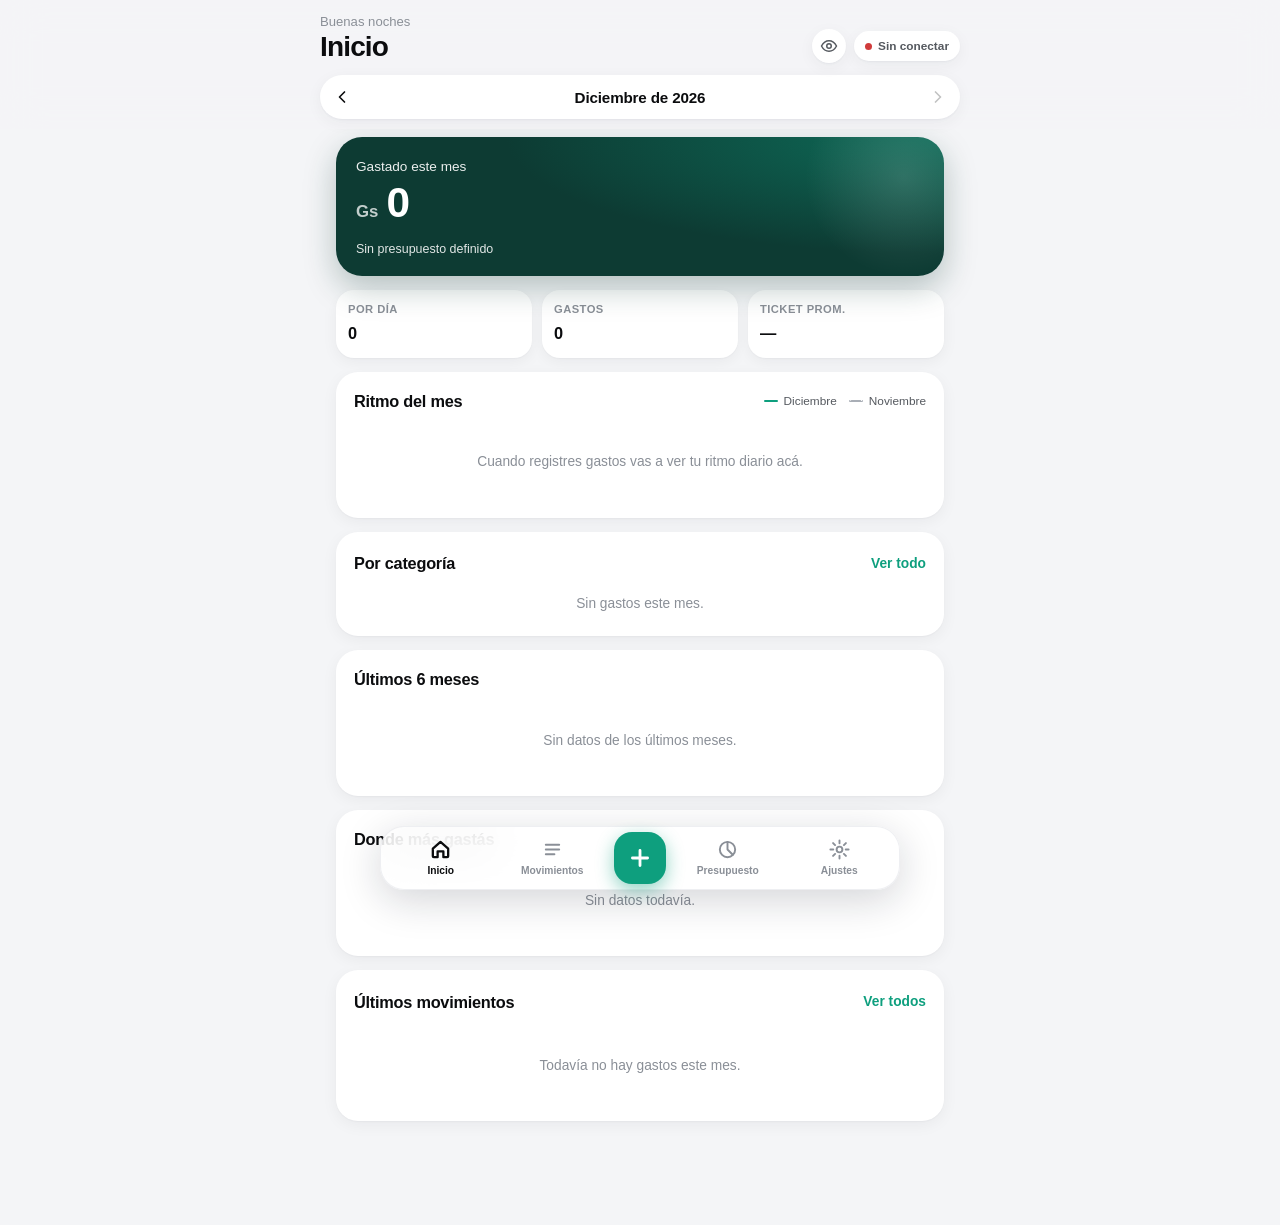
==== commit e747957c: "Estado del sistema, reglas que aprenden y modo discreto - Backend: GET ?estado=1 con la última llega" ====
--- a/web/index.html
+++ b/web/index.html
@@ -22,7 +22,13 @@
         <span id="saludo" class="saludo-hola">Hola</span>
         <h1 id="tituloVista">Inicio</h1>
       </div>
-      <button id="estado" class="estado" type="button" aria-label="Estado de sincronización"><i></i><span></span></button>
+      <div class="top-acciones">
+        <button id="btnDiscreto" class="ojo" type="button" aria-label="Ocultar montos" aria-pressed="false">
+          <svg class="ojo-abierto" viewBox="0 0 24 24" aria-hidden="true"><path d="M2 12s3.6-7 10-7 10 7 10 7-3.6 7-10 7S2 12 2 12z"/><circle cx="12" cy="12" r="3"/></svg>
+          <svg class="ojo-cerrado" viewBox="0 0 24 24" aria-hidden="true"><path d="M3 3l18 18M10.6 5.1A10.4 10.4 0 0112 5c6.4 0 10 7 10 7a17.6 17.6 0 01-3.1 3.9M6.6 6.6C3.9 8.4 2 12 2 12s3.6 7 10 7a9.7 9.7 0 005.4-1.6M9.9 9.9a3 3 0 004.2 4.2"/></svg>
+        </button>
+        <button id="estado" class="estado" type="button" aria-label="Estado de sincronización"><i></i><span></span></button>
+      </div>
     </div>
     <div class="selector-mes" id="selectorMes">
       <button id="mesPrev" class="mes-btn" aria-label="Mes anterior">
@@ -38,6 +44,16 @@
   <main id="main">
     <!-- INICIO -->
     <section id="vista-inicio" class="vista">
+      <button id="alertaDup" class="alerta" type="button" hidden>
+        <span class="alerta-ico">⚠︎</span>
+        <span class="alerta-txt"><b id="alertaDupTit"></b><small>Puede que un pago se haya registrado dos veces.</small></span>
+        <span class="alerta-cta">Revisar</span>
+      </button>
+      <button id="alertaSistema" class="alerta" type="button" hidden>
+        <span class="alerta-ico">!</span>
+        <span class="alerta-txt"><b id="alertaSistemaTit"></b><small id="alertaSistemaSub"></small></span>
+        <span class="alerta-cta">Ver</span>
+      </button>
       <article class="hero" id="hero">
         <div class="hero-cab">
           <span id="heroEtiqueta">Gastado este mes</span>
@@ -124,6 +140,15 @@
 
     <!-- AJUSTES -->
     <section id="vista-ajustes" class="vista" hidden>
+      <article class="card" id="cardEstado">
+        <div class="card-cab"><h2>Estado del sistema</h2><button class="link" id="btnEstado" type="button">Actualizar</button></div>
+        <ul id="listaEstado" class="estado-lista"><li class="vacio-grafico">Cargando…</li></ul>
+        <details class="avisos">
+          <summary>Últimos avisos procesados</summary>
+          <ul id="listaAvisos" class="avisos-lista"></ul>
+        </details>
+      </article>
+
       <article class="card">
         <h2>Conexión</h2>
         <label><span>URL de la web app (termina en <code>/exec</code>)</span>
@@ -231,6 +256,39 @@
     </form>
   </div>
 
+  <!-- Recordar categoría (reglas que aprenden) -->
+  <div id="hojaRegla" class="hoja" hidden>
+    <div class="hoja-fondo" data-cerrar></div>
+    <form id="formRegla" class="hoja-panel chico">
+      <div class="hoja-asa"></div>
+      <div class="hoja-cab">
+        <button type="button" class="link" data-cerrar>Solo esta vez</button>
+        <b>¿Recordar?</b>
+        <span></span>
+      </div>
+      <p class="regla-pregunta">Cada vez que el comercio contenga…</p>
+      <input id="fPatron" autocomplete="off" required>
+      <p class="regla-pregunta">…ponerlo en <b id="reglaCategoria"></b></p>
+      <label class="check" id="reglaAplicarFila"><input type="checkbox" id="fAplicar" checked><span id="reglaAplicarTxt"></span></label>
+      <button type="submit" class="btn primario ancho">Crear regla</button>
+    </form>
+  </div>
+
+  <!-- Revisión de duplicados -->
+  <div id="hojaDup" class="hoja" hidden>
+    <div class="hoja-fondo" data-cerrar></div>
+    <div class="hoja-panel">
+      <div class="hoja-asa"></div>
+      <div class="hoja-cab">
+        <span></span>
+        <b>Posibles duplicados</b>
+        <button type="button" class="link" data-cerrar>Listo</button>
+      </div>
+      <p class="ayuda dup-ayuda">Mismo monto y comercio con pocos minutos de diferencia. Borrá el que sobra o marcá que no es duplicado.</p>
+      <div id="listaDup" class="dup-lista"></div>
+    </div>
+  </div>
+
   <div id="tooltip" class="tooltip" hidden></div>
   <div id="toast" class="toast" role="status" hidden></div>
 
--- a/web/styles.css
+++ b/web/styles.css
@@ -157,6 +157,66 @@
 .hero-hoy { position: absolute; top: -4px; bottom: -4px; width: 2px; border-radius: 2px; background: rgb(255 255 255 / .55); }
 .hero-pie { display: flex; justify-content: space-between; gap: 10px; margin-top: 10px; font-size: .78rem; opacity: .88; }
 .hero-pie span:last-child { text-align: right; }
+
+/* ---------- Modo discreto ---------- */
+.top-acciones { display: flex; align-items: center; gap: 8px; }
+.ojo {
+  width: 34px; height: 34px; border-radius: 50%; border: 0; background: var(--card); box-shadow: var(--sombra);
+  display: grid; place-items: center; color: var(--text-2); transition: transform .15s var(--ease), background .2s;
+}
+.ojo:active { transform: scale(.9); }
+.ojo svg { width: 18px; height: 18px; fill: none; stroke: currentColor; stroke-width: 2; stroke-linecap: round; stroke-linejoin: round; }
+.ojo .ojo-cerrado, .discreto .ojo .ojo-abierto { display: none; }
+.discreto .ojo .ojo-cerrado { display: block; }
+.discreto .ojo { background: var(--text); color: var(--bg); }
+
+/* ---------- Estado del sistema ---------- */
+.estado-lista { list-style: none; margin: 0; padding: 0; display: grid; gap: 2px; }
+.estado-lista li.fila-estado { display: grid; grid-template-columns: 12px 1fr auto; gap: 12px; align-items: center; padding: 9px 0; border-top: 1px solid var(--line); }
+.estado-lista li.fila-estado:first-child { border-top: 0; }
+.estado-lista .luz { width: 10px; height: 10px; border-radius: 50%; background: var(--good); }
+.estado-lista .luz.aviso { background: var(--warning); }
+.estado-lista .luz.mal { background: var(--critical); }
+.estado-lista .luz.gris { background: var(--serie-previa); }
+.estado-lista .nom { font-size: .9rem; font-weight: 600; }
+.estado-lista .nota { display: block; color: var(--muted); font-size: .74rem; font-weight: 500; margin-top: 1px; }
+.estado-lista .cuando { color: var(--text-2); font-size: .8rem; text-align: right; white-space: nowrap; }
+.avisos { margin-top: 10px; }
+.avisos summary { cursor: pointer; color: var(--accent-2); font-weight: 600; font-size: .86rem; padding: 6px 0; list-style: none; }
+:root:not([data-theme="light"]) .avisos summary { color: var(--accent); }
+.avisos-lista { list-style: none; margin: 6px 0 0; padding: 0; display: grid; gap: 8px; }
+.avisos-lista li { background: var(--card-2); border-radius: 12px; padding: 9px 11px; font-size: .78rem; }
+.avisos-lista .cab-aviso { display: flex; justify-content: space-between; gap: 8px; font-weight: 650; margin-bottom: 3px; }
+.avisos-lista .cab-aviso span:last-child { color: var(--muted); font-weight: 500; }
+.avisos-lista .det { color: var(--muted); overflow-wrap: anywhere; }
+
+/* ---------- Reglas que aprenden ---------- */
+.regla-pregunta { color: var(--text-2); font-size: .9rem; margin: 10px 0 8px; }
+.regla-pregunta b { color: var(--text); }
+#fPatron { font-size: 18px; font-weight: 650; }
+label.check { display: flex; gap: 10px; align-items: center; margin: 14px 0; color: var(--text-2); font-size: .86rem; font-weight: 500; }
+label.check input { width: 20px; height: 20px; flex: none; padding: 0; accent-color: var(--accent); -webkit-appearance: auto; appearance: auto; }
+
+/* ---------- Alerta de duplicados ---------- */
+.alerta {
+  display: grid; grid-template-columns: 36px 1fr auto; gap: 12px; align-items: center; text-align: left; width: 100%;
+  border: 1px solid color-mix(in srgb, var(--warning) 45%, transparent); background: color-mix(in srgb, var(--warning) 12%, var(--card));
+  border-radius: 18px; padding: 12px 14px; animation: entrar .3s var(--ease); transition: transform .15s var(--ease);
+}
+.alerta:active { transform: scale(.985); }
+.alerta-ico { width: 36px; height: 36px; border-radius: 12px; display: grid; place-items: center; background: var(--warning); color: #3a2600; font-weight: 800; }
+.alerta-txt { display: grid; gap: 1px; min-width: 0; }
+.alerta-txt b { font-size: .9rem; }
+.alerta-txt small { color: var(--text-2); font-size: .76rem; }
+.alerta-cta { font-weight: 700; font-size: .84rem; color: var(--text); }
+.tag-dup { display: inline-block; margin-left: 6px; padding: 1px 6px; border-radius: 6px; font-size: .64rem; font-weight: 700; vertical-align: 1px; background: color-mix(in srgb, var(--warning) 22%, transparent); color: var(--text); }
+.dup-ayuda { margin: 4px 0 12px; }
+.dup-lista { display: grid; gap: 12px; padding-bottom: 8px; }
+.dup-par { background: var(--card-2); border-radius: 18px; padding: 6px 12px 12px; }
+.dup-par .mov { cursor: default; grid-template-columns: 42px 1fr auto; }
+.dup-par .mov:active { transform: none; background: transparent; }
+.dup-par .borrar { border: 0; background: color-mix(in srgb, var(--critical) 14%, transparent); color: var(--critical); font-weight: 700; font-size: .78rem; padding: 7px 10px; border-radius: 10px; }
+.dup-par .no-dup { width: 100%; margin-top: 6px; }
 
 /* ---------- KPIs ---------- */
 .kpis { display: grid; grid-template-columns: repeat(3, 1fr); gap: 10px; }
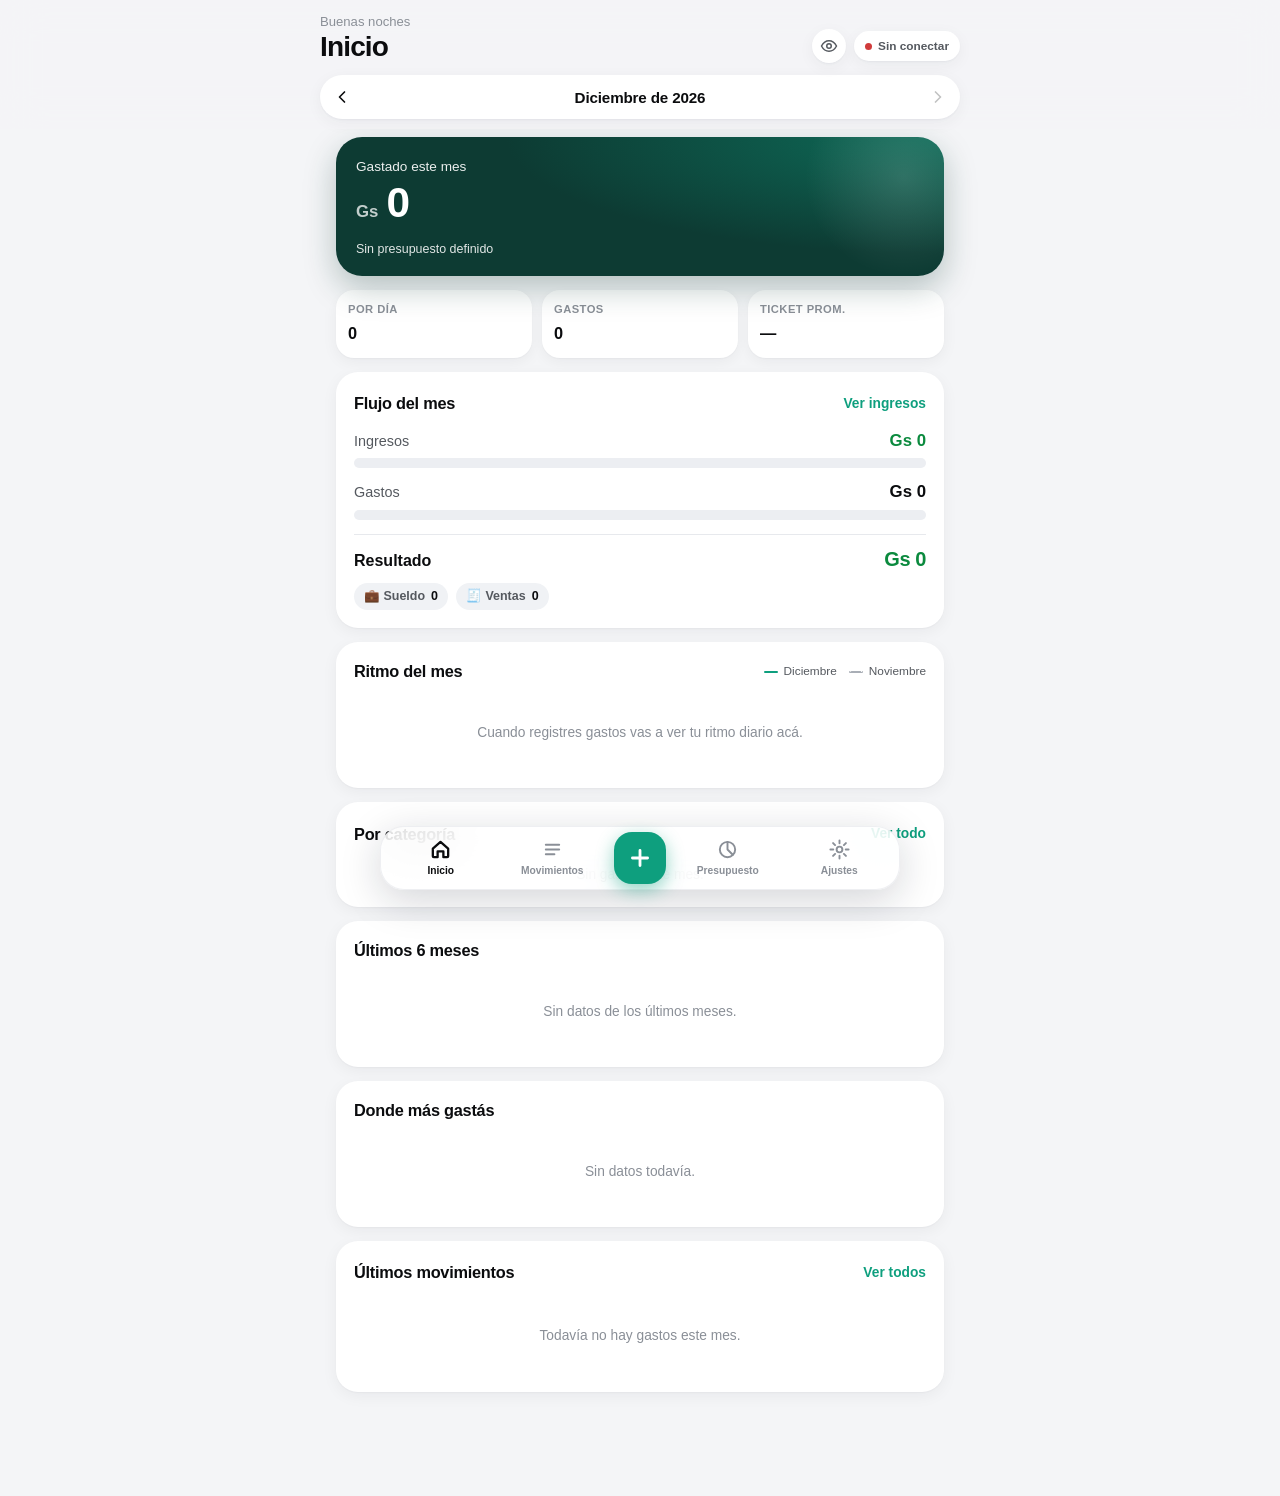
==== commit ff4b7048: "Reglas por destinatario, bandeja Por revisar e ingresos - Backend: hoja Destinatarios (categoría, et" ====
--- a/web/index.html
+++ b/web/index.html
@@ -49,6 +49,11 @@
         <span class="alerta-txt"><b id="alertaDupTit"></b><small>Puede que un pago se haya registrado dos veces.</small></span>
         <span class="alerta-cta">Revisar</span>
       </button>
+      <button id="alertaRevisar" class="alerta" type="button" hidden>
+        <span class="alerta-ico">?</span>
+        <span class="alerta-txt"><b id="alertaRevisarTit"></b><small>Transferencias a destinatarios nuevos: no suman hasta que las confirmes.</small></span>
+        <span class="alerta-cta">Revisar</span>
+      </button>
       <button id="alertaSistema" class="alerta" type="button" hidden>
         <span class="alerta-ico">!</span>
         <span class="alerta-txt"><b id="alertaSistemaTit"></b><small id="alertaSistemaSub"></small></span>
@@ -71,6 +76,18 @@
         <div class="kpi"><span>Gastos</span><b id="kpiCant">—</b></div>
         <div class="kpi"><span>Ticket prom.</span><b id="kpiTicket">—</b></div>
       </div>
+
+      <article class="card" id="cardFlujo">
+        <div class="card-cab"><h2>Flujo del mes</h2><button class="link" data-ir="ingresos">Ver ingresos</button></div>
+        <div class="flujo">
+          <div class="flujo-fila"><span>Ingresos</span><b id="flujoIng" class="positivo">—</b></div>
+          <div class="flujo-barra"><i id="flujoBarIng" class="ing"></i></div>
+          <div class="flujo-fila"><span>Gastos</span><b id="flujoGas">—</b></div>
+          <div class="flujo-barra"><i id="flujoBarGas" class="gas"></i></div>
+          <div class="flujo-resultado"><span id="flujoResTxt">Resultado</span><b id="flujoRes">—</b></div>
+          <div class="flujo-desglose" id="flujoDesglose"></div>
+        </div>
+      </article>
 
       <article class="card">
         <div class="card-cab">
@@ -109,6 +126,23 @@
 
     <!-- MOVIMIENTOS -->
     <section id="vista-movimientos" class="vista" hidden>
+      <div class="segmento" role="tablist">
+        <button type="button" data-modo="gastos" class="activo">Gastos</button>
+        <button type="button" data-modo="ingresos">Ingresos</button>
+      </div>
+
+      <div id="ingresosVista" class="vista-interna" hidden>
+        <div class="resumen-mov"><span id="ingCant"></span><b id="ingTotal" class="positivo"></b></div>
+        <div id="ingDesglose" class="chips-estaticos"></div>
+        <button type="button" class="btn ancho" id="btnNuevoIngreso">+ Agregar ingreso</button>
+        <div id="listaIng"></div>
+        <div id="vacioIng" class="vacio" hidden>
+          <div class="vacio-icono">💼</div>
+          <p>No hay ingresos este mes.</p>
+        </div>
+      </div>
+
+      <div id="gastosVista" class="vista-interna">
       <div class="buscador">
         <svg viewBox="0 0 24 24" aria-hidden="true"><circle cx="11" cy="11" r="7"/><path d="M20 20l-3.5-3.5"/></svg>
         <input id="buscar" type="search" placeholder="Buscar comercio, tarjeta…" autocomplete="off" enterkeyhint="search">
@@ -120,6 +154,7 @@
         <div class="vacio-icono">🧾</div>
         <p>No hay movimientos acá todavía.</p>
         <button class="btn primario" data-nuevo>Registrar un gasto</button>
+      </div>
       </div>
     </section>
 
@@ -173,6 +208,12 @@
         <button id="btnAddRegla" class="btn ancho">+ Agregar regla</button>
       </article>
 
+      <article class="card">
+        <h2>Reglas por destinatario</h2>
+        <p class="ayuda">Cómo se clasifican las transferencias que enviás. Se crean al revisar una transferencia nueva.</p>
+        <ul id="listaDestinatarios" class="dest-lista"></ul>
+      </article>
+
       <div class="guardar-config" id="barraGuardar" hidden>
         <button id="btnGuardarConfig" class="btn primario ancho">Guardar cambios</button>
       </div>
@@ -256,6 +297,39 @@
     </form>
   </div>
 
+  <!-- Transferencias por revisar -->
+  <div id="hojaRevisar" class="hoja" hidden>
+    <div class="hoja-fondo" data-cerrar></div>
+    <div class="hoja-panel">
+      <div class="hoja-asa"></div>
+      <div class="hoja-cab">
+        <span></span>
+        <b>Por revisar</b>
+        <button type="button" class="link" data-cerrar>Listo</button>
+      </div>
+      <p class="ayuda">Elegí la categoría o marcá que no es gasto. Con "Recordar", las próximas transferencias a esa persona se clasifican solas.</p>
+      <div id="listaRevisar" class="revisar-lista"></div>
+    </div>
+  </div>
+
+  <!-- Ingreso -->
+  <div id="hojaIngreso" class="hoja" hidden>
+    <div class="hoja-fondo" data-cerrar></div>
+    <form id="formIngreso" class="hoja-panel chico" autocomplete="off">
+      <div class="hoja-asa"></div>
+      <div class="hoja-cab">
+        <button type="button" class="link" data-cerrar>Cancelar</button>
+        <b id="ingTitulo">Ingreso</b>
+        <button type="button" id="btnBorrarIng" class="link peligro" hidden>No es ingreso</button>
+      </div>
+      <label><span>Monto (Gs)</span><input id="iMonto" inputmode="numeric" required></label>
+      <label><span>De quién</span><input id="iPagador" placeholder="Cliente, empresa…"></label>
+      <div id="iCats" class="cat-chips ingreso-cats"></div>
+      <label><span>Fecha</span><input id="iFecha" type="datetime-local" required></label>
+      <button type="submit" class="btn primario ancho">Guardar ingreso</button>
+    </form>
+  </div>
+
   <!-- Recordar categoría (reglas que aprenden) -->
   <div id="hojaRegla" class="hoja" hidden>
     <div class="hoja-fondo" data-cerrar></div>
--- a/web/styles.css
+++ b/web/styles.css
@@ -157,6 +157,56 @@
 .hero-hoy { position: absolute; top: -4px; bottom: -4px; width: 2px; border-radius: 2px; background: rgb(255 255 255 / .55); }
 .hero-pie { display: flex; justify-content: space-between; gap: 10px; margin-top: 10px; font-size: .78rem; opacity: .88; }
 .hero-pie span:last-child { text-align: right; }
+
+/* ---------- Ingresos y flujo ---------- */
+:root { --ingreso: #0b8a3e; --ingreso-soft: #dcf5e6; }
+@media (prefers-color-scheme: dark) { :root:not([data-theme="light"]) { --ingreso: #3ccf6e; --ingreso-soft: #10331f; } }
+:root[data-theme="dark"] { --ingreso: #3ccf6e; --ingreso-soft: #10331f; }
+.positivo { color: var(--ingreso); }
+.flujo { display: grid; gap: 6px; }
+.flujo-fila { display: flex; justify-content: space-between; align-items: baseline; font-size: .9rem; color: var(--text-2); }
+.flujo-fila b { font-size: 1.05rem; color: var(--text); }
+.flujo-fila b.positivo { color: var(--ingreso); }
+.flujo-barra { height: 10px; border-radius: 99px; background: var(--track); overflow: hidden; margin-bottom: 6px; }
+.flujo-barra i { display: block; height: 100%; width: 0; border-radius: 99px; transition: width .9s var(--ease); }
+.flujo-barra i.ing { background: var(--ingreso); }
+.flujo-barra i.gas { background: var(--accent); }
+.flujo-resultado { display: flex; justify-content: space-between; align-items: baseline; padding-top: 10px; margin-top: 2px; border-top: 1px solid var(--line); }
+.flujo-resultado span { font-weight: 650; }
+.flujo-resultado b { font-size: 1.25rem; letter-spacing: -.02em; }
+.flujo-desglose, .chips-estaticos { display: flex; flex-wrap: wrap; gap: 8px; margin-top: 4px; }
+.mini-chip { display: inline-flex; gap: 6px; align-items: center; background: var(--card-2); border-radius: 999px; padding: 5px 10px; font-size: .78rem; font-weight: 600; color: var(--text-2); }
+.mini-chip b { color: var(--text); }
+
+.segmento { display: grid; grid-template-columns: 1fr 1fr; background: var(--card); border-radius: 14px; padding: 4px; box-shadow: var(--sombra); }
+.segmento button { border: 0; background: transparent; padding: 9px; border-radius: 10px; font-weight: 650; font-size: .9rem; color: var(--muted); transition: background .2s, color .2s; }
+.segmento button.activo { background: var(--text); color: var(--bg); }
+.vista-interna { display: grid; gap: 14px; }
+.mov .monto.ing { color: var(--ingreso); }
+.ingreso-cats .cat-chip { min-width: 110px; }
+
+/* Por revisar */
+.revisar-lista { display: grid; gap: 12px; padding-bottom: 8px; }
+.rev-item { background: var(--card-2); border-radius: 18px; padding: 12px; }
+.rev-cab { display: grid; grid-template-columns: 1fr auto; gap: 8px; align-items: baseline; }
+.rev-cab b { font-size: .95rem; }
+.rev-cab .m { font-weight: 700; }
+.rev-cab small { grid-column: 1 / -1; color: var(--muted); font-size: .76rem; }
+.rev-item .cat-chips { margin: 10px -12px 6px; padding: 2px 12px 6px; }
+.rev-item .cat-chip { background: var(--card); }
+.rev-item .cat-chip.activo { background: var(--accent-soft); }
+.rev-item label.check { margin: 6px 0 10px; }
+.rev-acciones { display: grid; grid-template-columns: 1fr 1fr; gap: 8px; }
+.rev-acciones .btn { padding: 10px; font-size: .88rem; }
+
+/* Reglas por destinatario */
+.dest-lista { list-style: none; margin: 0; padding: 0; display: grid; gap: 6px; }
+.dest-lista li { display: grid; grid-template-columns: 34px 1fr auto; gap: 10px; align-items: center; padding: 6px 0; border-top: 1px solid var(--line); }
+.dest-lista li:first-child { border-top: 0; }
+.dest-lista .ico { width: 34px; height: 34px; border-radius: 10px; display: grid; place-items: center; }
+.dest-lista .nom { font-weight: 600; font-size: .88rem; }
+.dest-lista .det { color: var(--muted); font-size: .74rem; }
+.dest-lista .quitar { border: 0; background: transparent; color: var(--muted); font-size: 1.3rem; width: 34px; height: 34px; }
 
 /* ---------- Modo discreto ---------- */
 .top-acciones { display: flex; align-items: center; gap: 8px; }
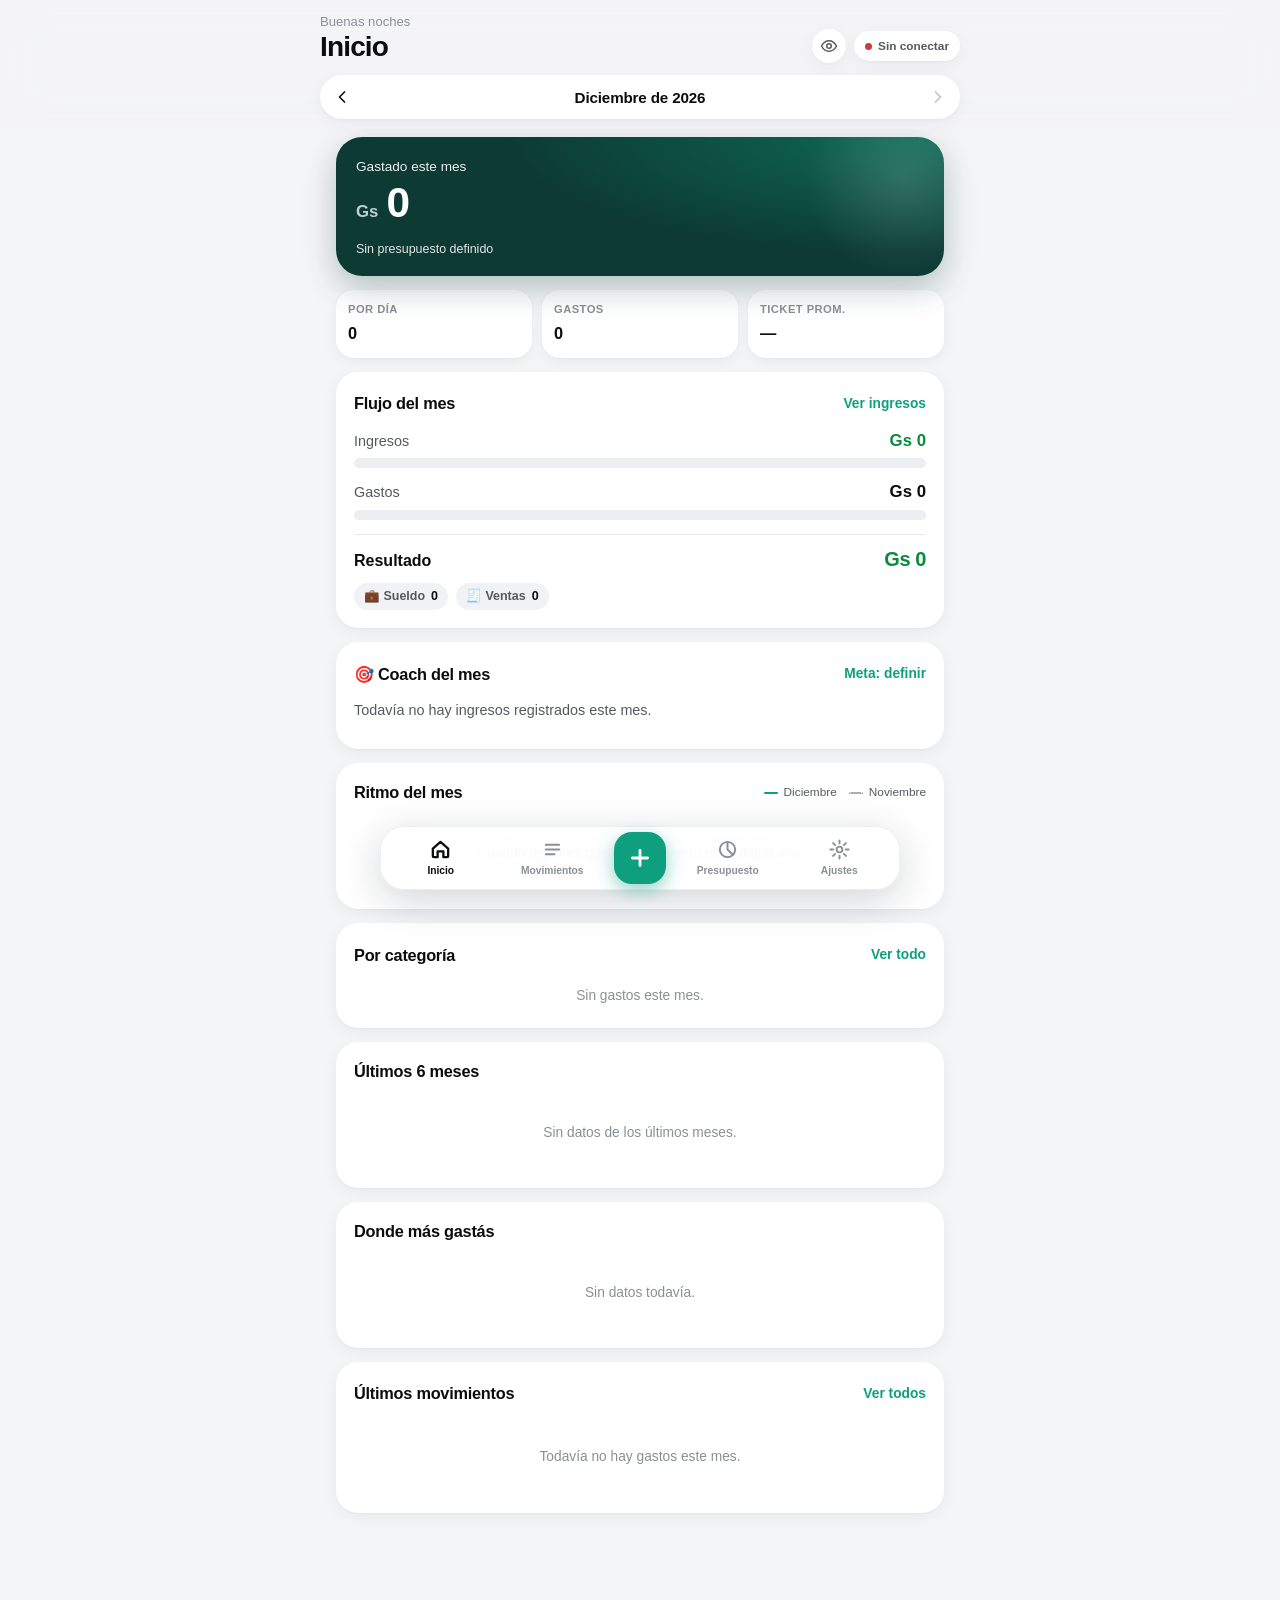
==== commit 701d2ee5: "Funciones de IA gratis (Gemini): lector de avisos, comercios unificados, sugerencias, preguntas, res" ====
--- a/web/index.html
+++ b/web/index.html
@@ -89,6 +89,28 @@
         </div>
       </article>
 
+      <article class="card" id="cardCoach">
+        <div class="card-cab"><h2>🎯 Coach del mes</h2><button class="link" id="btnMeta" type="button">Meta: <span id="metaTxt">definir</span></button></div>
+        <p id="coachTxt" class="coach-txt"></p>
+        <button class="btn ancho ia-btn" id="btnConsejo" type="button" hidden>✨ Pedir consejo a la IA</button>
+        <div id="consejoTxt" class="ia-respuesta" hidden></div>
+      </article>
+
+      <article class="card" id="cardResumen" hidden>
+        <div class="card-cab"><h2>✨ Resumen de la semana</h2><span class="sub" id="resumenFecha"></span></div>
+        <div id="resumenTxt" class="ia-respuesta"></div>
+      </article>
+
+      <article class="card" id="cardPreguntar" hidden>
+        <h2>✨ Preguntale a tus gastos</h2>
+        <form id="formPregunta" class="pregunta">
+          <input id="fPregunta" placeholder="Ej: ¿cuánto gasté en restaurantes este mes?" autocomplete="off" enterkeyhint="send">
+          <button class="btn primario" type="submit">Preguntar</button>
+        </form>
+        <div class="chips" id="ejemplosPregunta"></div>
+        <div id="respuestaTxt" class="ia-respuesta" hidden></div>
+      </article>
+
       <article class="card">
         <div class="card-cab">
           <h2>Ritmo del mes</h2>
@@ -169,6 +191,10 @@
           <small id="presRitmo" class="ritmo"></small>
         </div>
       </article>
+      <article class="card" id="cardSuscripciones">
+        <div class="card-cab"><h2>📺 Suscripciones</h2><span class="sub" id="suscTotal"></span></div>
+        <ul id="listaSusc" class="top-lista"></ul>
+      </article>
       <p class="ayuda">Tocá una categoría para ponerle o cambiarle el límite mensual.</p>
       <ul id="listaPres" class="pres-lista"></ul>
     </section>
--- a/web/styles.css
+++ b/web/styles.css
@@ -207,6 +207,20 @@
 .dest-lista .nom { font-weight: 600; font-size: .88rem; }
 .dest-lista .det { color: var(--muted); font-size: .74rem; }
 .dest-lista .quitar { border: 0; background: transparent; color: var(--muted); font-size: 1.3rem; width: 34px; height: 34px; }
+
+/* ---------- IA, coach y suscripciones ---------- */
+.coach-txt { color: var(--text-2); font-size: .9rem; line-height: 1.5; margin: 0 0 10px; }
+.coach-txt b { color: var(--text); }
+.ia-btn { background: var(--accent-soft); color: var(--text); }
+.ia-respuesta { white-space: pre-wrap; background: var(--card-2); border-radius: 14px; padding: 12px 14px; font-size: .88rem; line-height: 1.55; margin-top: 10px; }
+.ia-respuesta.cargando { color: var(--muted); }
+.pregunta { display: flex; gap: 8px; margin: 10px 0; }
+.pregunta input { flex: 1; min-width: 0; }
+.pregunta .btn { flex: none; padding: 10px 14px; }
+#ejemplosPregunta .chip { font-size: .76rem; }
+.sugerencia-ia { color: var(--accent-2); font-size: .78rem; font-weight: 600; margin-top: 4px; }
+:root:not([data-theme="light"]) .sugerencia-ia { color: var(--accent); }
+.susc-sube { color: var(--critical); font-weight: 700; }
 
 /* ---------- Modo discreto ---------- */
 .top-acciones { display: flex; align-items: center; gap: 8px; }
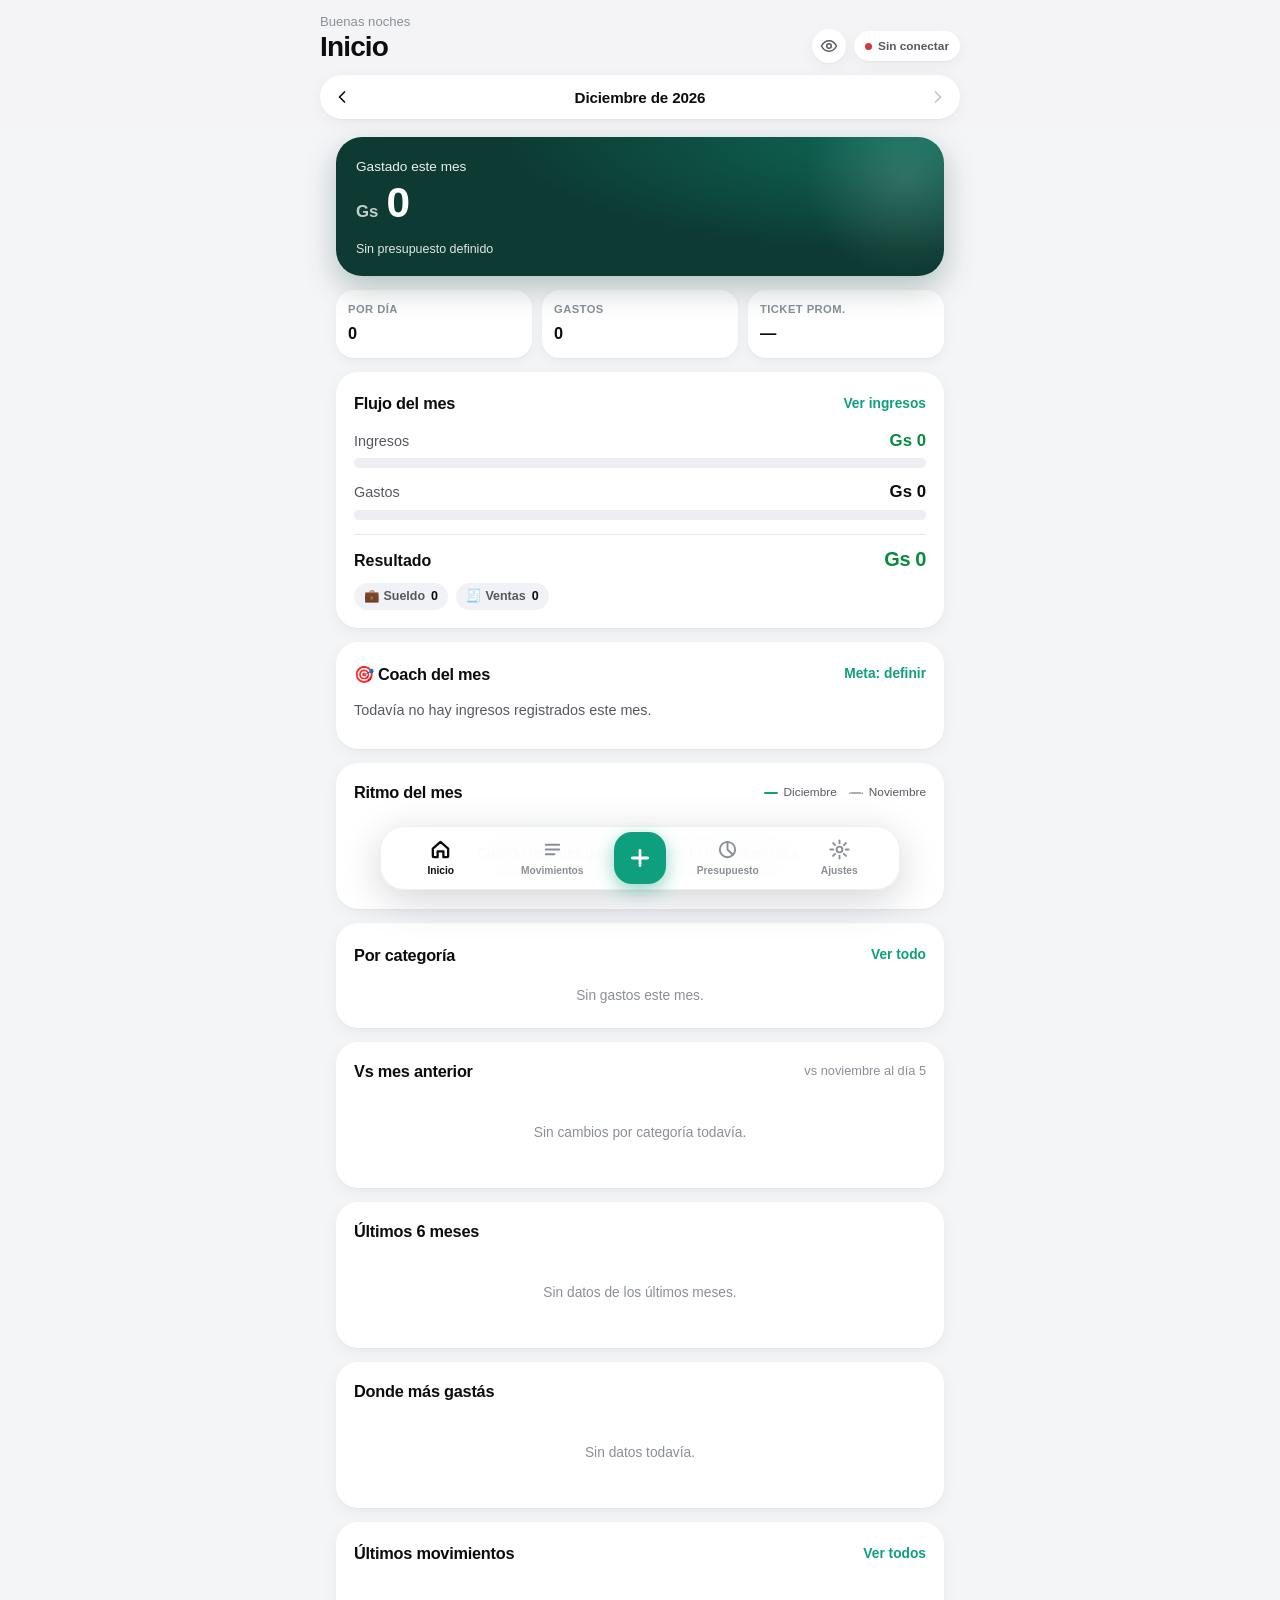
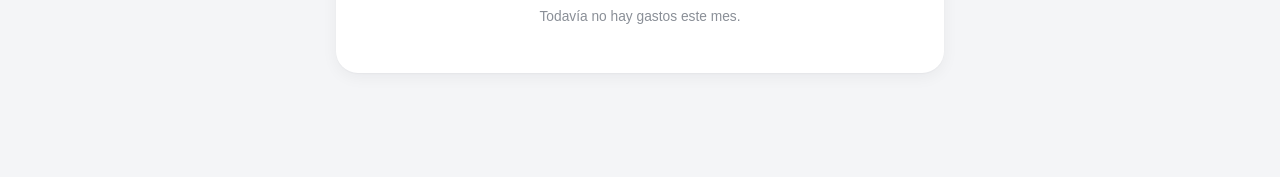
==== commit 57818d82: "Comparación con el mes anterior, viajes/eventos y gastos pagados por otro Co-Authored-By: Claude Opu" ====
--- a/web/index.html
+++ b/web/index.html
@@ -130,6 +130,12 @@
         </div>
       </article>
 
+      <article class="card" id="cardComp">
+        <div class="card-cab"><h2>Vs mes anterior</h2><span class="sub" id="compNota"></span></div>
+        <ul id="listaComp" class="comp-lista"></ul>
+        <p id="vacioComp" class="vacio-grafico" hidden>Sin cambios por categoría todavía.</p>
+      </article>
+
       <article class="card">
         <div class="card-cab"><h2>Últimos 6 meses</h2><span class="sub" id="promedio6"></span></div>
         <div id="graficoMeses" class="grafico-caja"></div>
@@ -169,6 +175,7 @@
         <svg viewBox="0 0 24 24" aria-hidden="true"><circle cx="11" cy="11" r="7"/><path d="M20 20l-3.5-3.5"/></svg>
         <input id="buscar" type="search" placeholder="Buscar comercio, tarjeta…" autocomplete="off" enterkeyhint="search">
       </div>
+      <div id="filtrosEtq" class="chips" hidden></div>
       <div id="filtros" class="chips"></div>
       <div class="resumen-mov"><span id="movCant"></span><b id="movTotal"></b></div>
       <div id="listaMov"></div>
@@ -294,6 +301,8 @@
       <div class="detalles">
         <label><span>Tarjeta</span><input id="fTarjeta" list="tarjetas" placeholder="Opcional"><datalist id="tarjetas"></datalist></label>
         <label><span>Fecha</span><input id="fFecha" type="datetime-local" required></label>
+        <label><span>Viaje o evento</span><input id="fEtiqueta" list="etiquetas" placeholder="Opcional · Ej: Miami 2026" autocomplete="off"><datalist id="etiquetas"></datalist></label>
+        <label><span>Lo pagué por</span><input id="fTercero" list="terceros" placeholder="Nadie, es mío" autocomplete="off"><datalist id="terceros"></datalist></label>
       </div>
       <div class="teclado" id="teclado">
         <button type="button" data-k="1">1</button><button type="button" data-k="2">2</button><button type="button" data-k="3">3</button>
--- a/web/styles.css
+++ b/web/styles.css
@@ -564,3 +564,20 @@
 @media (max-width: 370px) {
   .hero-monto span { font-size: 2.2rem; }
 }
+
+/* Etiquetas (viajes/eventos), pagado por otros y comparación con el mes anterior */
+.tag-etq, .tag-tercero { display: inline-block; margin-left: 6px; padding: 1px 7px; border-radius: 99px; font-size: .68rem; font-weight: 600; vertical-align: middle; }
+.tag-etq { background: color-mix(in srgb, var(--accent) 14%, transparent); color: var(--accent); }
+.tag-tercero { background: color-mix(in srgb, var(--muted) 18%, transparent); color: var(--muted); }
+.chip-etq { border-style: dashed; }
+.comp-lista { list-style: none; margin: 0; padding: 0; display: grid; gap: 12px; }
+.comp-fila { display: flex; gap: 12px; align-items: center; }
+.comp-info { flex: 1; min-width: 0; }
+.comp-cab { display: flex; justify-content: space-between; gap: 8px; font-size: .9rem; }
+.comp-cab b { font-variant-numeric: tabular-nums; }
+.comp-cab .sube { color: var(--critical); }
+.comp-cab .baja { color: var(--good-text); }
+.comp-barra { height: 5px; border-radius: 99px; background: color-mix(in srgb, var(--muted) 14%, transparent); margin: 5px 0 3px; overflow: hidden; }
+.comp-barra i { display: block; height: 100%; border-radius: 99px; }
+.comp-barra i.sube { background: var(--critical); }
+.comp-barra i.baja { background: var(--good-text); }
